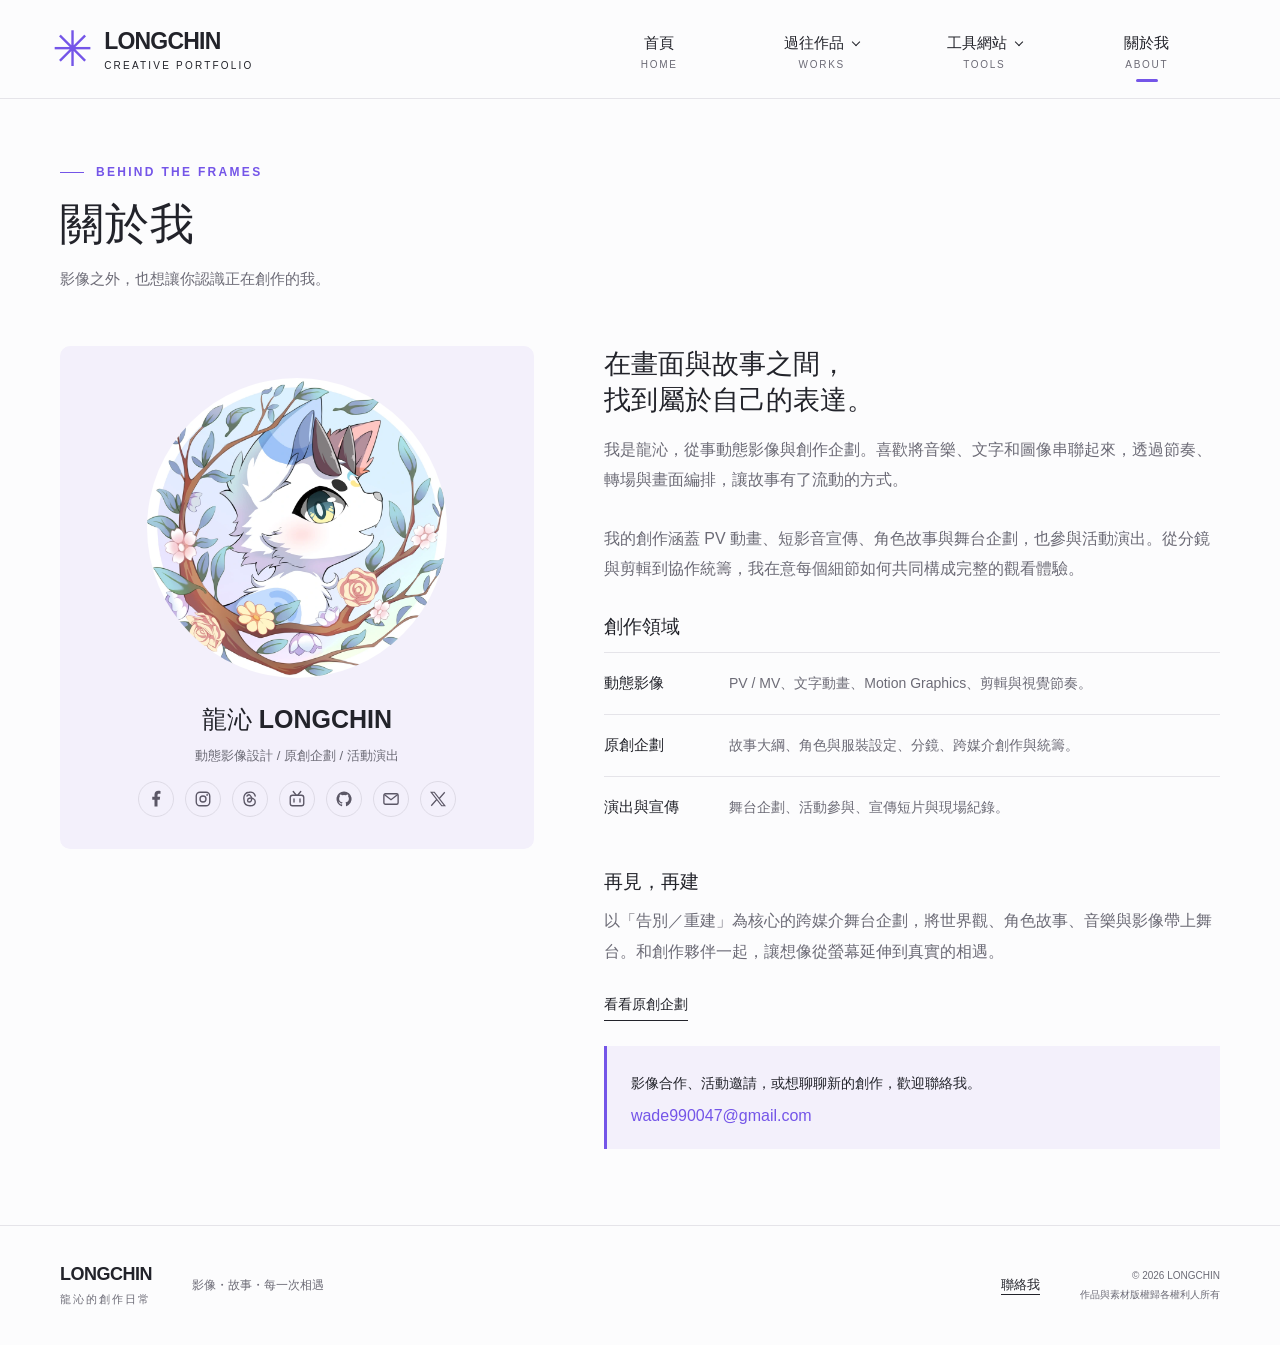
==== about.html @ 321f84d2 "Publish portfolio website and referenced media" ====
<!doctype html>
<html lang="zh-Hant"><head><meta charset="utf-8"><meta name="viewport" content="width=device-width, initial-scale=1"><meta name="theme-color" content="#7455e8"><meta name="description" content="龍沁 LONGCHIN 的創作作品集。探索 PV 動畫、原創企劃、短影音宣傳與活動紀錄。"><title>龍沁 LONGCHIN｜影像與創作作品集</title><link rel="icon" href="assets/favicon.svg" type="image/svg+xml"><link rel="stylesheet" href="style.css"><script src="content.js" defer></script><script src="app.js" defer></script></head>
<body><a class="skip" href="#main">跳至主要內容</a><header class="header"><div class="header-inner"><a class="brand" href="index.html" aria-label="龍沁 LONGCHIN 首頁"><span class="brand-mark" aria-hidden="true">✳</span><span>LONGCHIN<span class="brand-sub">CREATIVE PORTFOLIO</span></span></a><nav class="main-nav" aria-label="主要選單"><div class="nav-item"><a class="nav-link" data-nav="home" href="index.html">首頁<span>HOME</span></a></div><div class="nav-item dropdown"><button class="nav-link" data-nav="works" aria-expanded="false" aria-controls="works-menu">過往作品<i class="chevron"></i><span>WORKS</span></button><div class="dropdown-menu" id="works-menu"><a href="works.html">所有作品</a><a href="works.html?category=events">活動邀請</a><a href="works.html?category=pv">PV 動畫</a><a href="works.html?category=original">原創</a><a href="works.html?category=short">短影音宣傳</a><a href="works.html?category=other">其他</a><a href="works.html?category=tools">工具網站</a></div></div><div class="nav-item dropdown"><button class="nav-link" aria-expanded="false" aria-controls="tools-menu">工具網站<i class="chevron"></i><span>TOOLS</span></button><div class="dropdown-menu" id="tools-menu"><a href="https://wade990047.github.io/booth_checkout/" target="_blank" rel="noopener noreferrer">小攤日常 <small>攤位結帳工具</small></a></div></div><div class="nav-item"><a class="nav-link" data-nav="about" href="about.html">關於我<span>ABOUT</span></a></div></nav></div></header><main id="main" tabindex="-1"></main><footer><div class="footer-inner"><a class="footer-brand" href="index.html">LONGCHIN<span>龍沁的創作日常</span></a><p>影像・故事・每一次相遇</p><a href="mailto:wade990047@gmail.com">聯絡我</a><span class="copyright">© 2026 LONGCHIN<br>作品與素材版權歸各權利人所有</span></div></footer><noscript><p>請啟用 JavaScript 以瀏覽作品集與影片。</p></noscript></body></html>
---- style.css ----
@charset "UTF-8";
:root{--ink:#22232a;--muted:#6c6b76;--purple:#7455e8;--light:#f3f0fb;--line:#e5e4e9;--paper:#fcfcfd;font-family:Arial,"Noto Sans TC","Microsoft JhengHei",sans-serif;color:var(--ink);background:var(--paper);font-synthesis:none}*{box-sizing:border-box}body{margin:0}a{color:inherit;text-decoration:none}button,input{font:inherit}button,a{-webkit-tap-highlight-color:transparent}button{cursor:pointer}button:disabled{cursor:default}img{display:block;max-width:100%}button:focus-visible,a:focus-visible,input:focus-visible{outline:3px solid var(--purple);outline-offset:5px}p{line-height:1.9}h1,h2,h3,p{margin-top:0}h1,h2,h3{line-height:1.35}::selection{background:#dcd1ff}.skip{position:fixed;top:-100px;left:12px;background:white;padding:12px;z-index:100}.skip:focus{top:12px}.header{position:sticky;top:0;background:rgba(252,252,253,.97);border-bottom:1px solid var(--line);z-index:50}.header-inner{max-width:1360px;margin:auto;display:flex;align-items:center;justify-content:space-between;padding:0 52px;min-height:98px;gap:60px}.brand{display:flex;align-items:center;gap:12px;font-size:23px;letter-spacing:-.8px;font-weight:800;flex-shrink:0}.brand-mark{font-size:49px;color:var(--purple);line-height:1}.brand-sub{display:block;letter-spacing:2.2px;font-size:10px;margin-top:5px;font-weight:500}.main-nav{display:grid;grid-template-columns:repeat(4,minmax(0,1fr));width:650px;max-width:100%}.nav-item{position:relative}.nav-link{position:relative;display:block;text-align:center;padding:24px 10px 19px;border:0;background:none;width:100%;font-weight:600;font-size:15px;white-space:nowrap;line-height:1.6;color:var(--ink)}.nav-link span{display:block;font-size:10px;letter-spacing:1.7px;color:var(--muted);margin-top:2px;font-weight:400}.nav-link.active:after{content:"";position:absolute;bottom:10px;width:22px;height:3px;background:var(--purple);left:calc(50% - 11px);border-radius:9px}.nav-link:hover{color:var(--purple)}.chevron{display:inline-block;border-right:1.5px solid currentColor;border-bottom:1.5px solid currentColor;width:6px;height:6px;transform:rotate(45deg);vertical-align:3px;margin-left:9px}.dropdown-menu{display:none;position:absolute;top:100%;left:0;min-width:100%;width:190px;padding:8px;background:#fff;border:1px solid var(--line);box-shadow:0 12px 35px #25203710;border-radius:0 0 12px 12px}.dropdown.open .dropdown-menu{display:block}.dropdown-menu a{display:block;padding:13px 15px;font-size:15px;border-radius:6px;white-space:nowrap}.dropdown-menu a:hover,.dropdown-menu a:focus-visible{background:var(--light);color:var(--purple)}.dropdown-menu small{display:block;margin-top:5px;font-size:12px;color:var(--muted)}.wrap{max-width:1256px;margin:auto;padding:0 48px}.hero{position:relative;display:grid;grid-template-columns:1.16fr 1fr;gap:50px;align-items:center;padding-top:74px;padding-bottom:64px;min-height:660px}.eyebrow{font-size:12px;letter-spacing:2.3px;font-weight:600;color:var(--purple);margin-bottom:27px;display:flex;gap:12px;align-items:center}.eyebrow:before{content:"";width:24px;height:1px;background:currentColor}.hero h1{font-size:clamp(42px,4.8vw,67px);letter-spacing:-2px;line-height:1.35;margin-bottom:26px;font-weight:750}.hero h1 em{font-style:normal;color:var(--purple);position:relative}.hero h1 em:after{content:"";position:absolute;bottom:-8px;left:0;width:100%;height:5px;border-top:2px solid var(--purple);border-radius:50%;transform:rotate(-2deg)}.hero-description{color:var(--muted);font-size:16px;line-height:2;max-width:450px;margin:0 0 25px}.hero-description strong{font-weight:600;color:var(--ink)}.tags{display:flex;gap:8px;flex-wrap:wrap}.tag{font-size:12px;border:1px solid #dcd9e5;border-radius:30px;padding:7px 12px;color:#62606b}.hero-actions{display:flex;align-items:center;gap:26px;margin-top:32px}.button{display:inline-flex;align-items:center;justify-content:center;padding:14px 28px;border-radius:6px;background:var(--ink);color:white;border:1px solid var(--ink);font-size:14px;font-weight:600;transition:background .2s,transform .2s}.button:hover{background:var(--purple);border-color:var(--purple);transform:translateY(-2px)}.text-link{font-size:14px;border-bottom:1px solid var(--ink);padding:8px 0}.text-link:hover{color:var(--purple);border-color:var(--purple)}.profile{text-align:center;position:relative;padding-top:10px}.portrait-frame{width:min(100%,350px);aspect-ratio:1;margin:0 auto 24px;position:relative;isolation:isolate}.portrait-frame:before{content:"";position:absolute;inset:0;border:1px solid #d8cfef;border-radius:50%;transform:scale(1.13);z-index:-1}.portrait-frame:after{content:"✳";position:absolute;right:-30px;top:5px;color:var(--purple);font-size:50px;transform:rotate(12deg)}.portrait-frame img{width:100%;height:100%;object-fit:cover;border-radius:50%;background:#ece6fa}.portrait-label{position:absolute;left:-45px;bottom:35px;background:white;border:1px solid var(--line);padding:9px 15px;border-radius:30px;font-size:11px;letter-spacing:1.2px;transform:rotate(-7deg)}.profile h2{font-size:29px;letter-spacing:3px;margin:16px 0 7px}.profile h2 span{font-size:14px;letter-spacing:2px;margin-left:10px;font-weight:400}.profile-sub{font-size:12px;color:var(--muted);letter-spacing:1px;margin-bottom:17px}.socials{display:flex;justify-content:center;gap:11px;flex-wrap:wrap}.social-link{display:flex;align-items:center;justify-content:center;width:36px;height:36px;border-radius:50%;border:1px solid #dedbe6;color:#5b5766;transition:.2s}.social-link svg{width:18px;height:18px;fill:currentColor}.social-link:hover{color:white;background:var(--purple);border-color:var(--purple);transform:translateY(-3px)}.hero-bottom{display:flex;justify-content:space-between;border-top:1px solid var(--line);padding:18px 0;font-size:11px;letter-spacing:1.5px;color:#777481}.hero-bottom span:last-child{color:var(--purple)}.recent-section{background:#f2f0f7;padding:64px 0 76px}.section-head{display:flex;justify-content:space-between;align-items:end;margin-bottom:30px;gap:20px}.section-head .eyebrow{margin:0 0 8px;font-size:11px}.section-head h2{font-size:32px;margin:0;letter-spacing:1px}.section-head h2 small{font-weight:400;font-size:14px;letter-spacing:1px;color:var(--muted);margin-left:20px}.update-row{display:grid;grid-template-columns:300px 1fr auto;align-items:center;gap:38px;padding:25px 0;border-top:1px solid #dbd7e5}.update-row:last-child{border-bottom:1px solid #dbd7e5}.update-thumb{aspect-ratio:16/9;overflow:hidden;border-radius:7px;background:#e6e3ed}.update-thumb img{height:100%;width:100%;object-fit:cover;transition:transform .4s}.update-row:hover img{transform:scale(1.035)}.update-meta{font-size:12px;color:var(--muted);margin-bottom:13px;letter-spacing:.8px}.update-meta b{font-weight:400;color:var(--purple);margin-left:16px}.update-copy h3{font-size:24px;letter-spacing:.5px;margin-bottom:13px}.update-copy p{margin-bottom:0;font-size:14px;color:var(--muted)}.update-read{font-size:13px;white-space:nowrap;border:1px solid #cfcbdb;border-radius:40px;padding:10px 16px;transition:.2s}.update-row:hover .update-read{background:var(--ink);color:white;border-color:var(--ink)}footer{background:var(--paper);border-top:1px solid var(--line)}.footer-inner{max-width:1256px;margin:auto;padding:38px 48px;display:flex;align-items:center;gap:40px;font-size:13px}.footer-brand{font-weight:800;font-size:18px;letter-spacing:-.5px}.footer-brand span{display:block;font-weight:400;font-size:11px;letter-spacing:2px;margin-top:7px;color:var(--muted)}.footer-inner p{color:var(--muted);margin:0;flex:1;font-size:12px}.footer-inner>a:not(.footer-brand){text-decoration:underline;text-underline-offset:5px}.copyright{text-align:right;font-size:10px;line-height:1.9;color:var(--muted)}.page-header{padding:66px 0 32px}.page-header .eyebrow{margin-bottom:15px}.page-header h1{font-size:44px;letter-spacing:1px;margin-bottom:12px}.page-header p{font-size:15px;color:var(--muted);margin:0}.filters{display:grid;grid-template-columns:repeat(7,minmax(0,1fr));border-bottom:1px solid var(--line);border-top:1px solid var(--line);margin:18px 0 28px}.filter{text-align:center;padding:18px 6px;font-size:14px;position:relative;white-space:nowrap}.filter.active{color:var(--purple);font-weight:700}.filter.active:after{content:"";position:absolute;height:3px;bottom:-1px;left:14%;right:14%;background:var(--purple)}.filter:hover{background:var(--light)}.collection-tools{display:flex;align-items:center;justify-content:space-between;margin-bottom:26px;gap:16px}.result-count{font-size:13px;color:var(--muted);flex-shrink:0}.search-box{display:flex;align-items:center;gap:10px;border:1px solid var(--line);border-radius:6px;padding:10px 14px;max-width:300px;color:var(--muted)}.search-box svg{width:17px;height:17px;flex-shrink:0}.search-box input{border:0;background:none;outline:none;width:100%;min-width:0;font-size:14px;color:var(--ink)}.work-grid{display:grid;grid-template-columns:repeat(3,minmax(0,1fr));gap:37px 24px;padding-bottom:76px}.work-card{display:block;min-width:0}.work-image{position:relative;aspect-ratio:16/10;background:#eeedf2;overflow:hidden;border-radius:7px}.work-image img{width:100%;height:100%;object-fit:cover;transition:transform .4s}.work-card:hover .work-image img{transform:scale(1.045)}.work-card.portrait .work-image img{object-fit:contain}.work-image .play{position:absolute;bottom:13px;right:13px;color:white;background:#22232ad9;border:1px solid #ffffff55;border-radius:50%;width:34px;height:34px;display:grid;place-items:center;font-size:12px}.card-category{display:block;font-size:11px;letter-spacing:1px;color:var(--purple);margin:15px 0 7px}.work-card h2{font-size:17px;margin:0 0 6px;overflow-wrap:anywhere}.work-card p{font-size:12px;color:var(--muted);margin:0}.empty{grid-column:1/-1;text-align:center;padding:70px 16px;color:var(--muted)}.breadcrumb{font-size:13px;color:var(--muted);display:flex;flex-wrap:wrap;gap:10px;padding-top:35px}.breadcrumb a:hover{color:var(--purple)}.detail-title{padding-top:35px}.detail-title h1{font-size:40px;line-height:1.4;overflow-wrap:anywhere;margin-bottom:17px}.detail-title .eyebrow{margin-bottom:15px}.detail-intro{display:grid;grid-template-columns:1.4fr 1fr;gap:50px;padding-bottom:32px;border-bottom:1px solid var(--line);margin-bottom:36px}.detail-intro p{color:var(--muted);font-size:15px;margin:0}.detail-facts{display:grid;grid-template-columns:80px 1fr;font-size:13px;gap:10px;margin:0;align-content:start}.detail-facts dt{color:var(--muted)}.detail-facts dd{margin:0}.media-stack{display:grid;gap:35px}.media-stack figure{margin:0}.media-stack video{display:block;width:100%;max-height:75vh;background:#121217;border-radius:8px}.media-stack figcaption{font-size:12px;color:var(--muted);margin-top:10px;line-height:1.6}.gallery{display:grid;grid-template-columns:repeat(2,minmax(0,1fr));gap:25px}.gallery img{width:100%;max-height:680px;object-fit:contain;background:#f1f0f5;border-radius:6px}.credits{margin-top:45px;padding:32px;background:var(--light);border-radius:8px}.credits h2{font-size:19px;margin-bottom:16px}.credit-lines{white-space:pre-wrap;line-height:1.9;font-size:14px;color:#5f5a6c;overflow-wrap:anywhere}.credit-lines a{color:var(--purple);text-decoration:underline;text-underline-offset:3px}.back-works{margin:32px 0 64px}.about-grid{display:grid;grid-template-columns:1fr 1.3fr;gap:70px;padding:20px 0 76px;align-items:start}.about-photo{padding:32px;background:var(--light);border-radius:10px}.about-photo img{border-radius:50%;max-width:300px;margin:auto}.about-photo h2{text-align:center;font-size:25px;margin:25px 0 7px}.about-photo p{text-align:center;color:var(--muted);font-size:13px}.about-copy h2{font-size:27px;margin:0 0 16px}.about-copy>p{font-size:16px;color:var(--muted);margin-bottom:28px}.about-copy h3{font-size:19px;margin:30px 0 12px}.about-services{list-style:none;padding:0;margin:0}.about-services li{border-top:1px solid var(--line);padding:18px 0;font-size:15px;display:flex;gap:15px;align-items:baseline}.about-services b{width:110px;flex-shrink:0}.about-services span{font-size:14px;color:var(--muted);line-height:1.8}.contact-box{margin-top:32px;padding:24px;background:var(--light);border-left:3px solid var(--purple)}.contact-box p{font-size:14px;margin-bottom:10px}.contact-box a{font-size:16px;overflow-wrap:anywhere;color:var(--purple)}
@media(min-width:1600px){.hero{min-height:720px;padding-top:90px;padding-bottom:90px}}
@media(max-width:1050px){.header-inner{padding:0 30px;gap:20px}.main-nav{width:560px}.hero{gap:30px}.portrait-frame{width:280px}.portrait-label{left:-20px}.hero h1{font-size:48px}.update-row{grid-template-columns:250px 1fr;gap:28px}.update-read{display:none}.footer-inner{gap:22px}.work-grid{grid-template-columns:repeat(2,minmax(0,1fr))}}
@media(max-width:720px){.header-inner{padding:16px 20px 0;flex-wrap:wrap;gap:10px}.brand{font-size:20px;margin:auto}.brand-mark{font-size:37px}.brand-sub{font-size:8px}.main-nav{width:100%}.nav-link{padding:13px 4px 19px;font-size:13px}.nav-link span{font-size:9px}.dropdown-menu{width:174px;left:50%;transform:translateX(-50%)}.wrap{padding:0 24px}.hero{padding-top:45px;padding-bottom:40px;gap:52px;grid-template-columns:1fr;min-height:0}.hero h1{font-size:46px;letter-spacing:-1.3px}.eyebrow{font-size:10px;margin-bottom:21px}.hero-description{font-size:15px;max-width:100%}.hero-actions{margin-top:24px}.profile{padding:8px 0 10px}.portrait-frame{width:270px;margin-bottom:26px}.profile h2{font-size:25px}.hero-bottom{font-size:9px;letter-spacing:1px;gap:12px}.recent-section{padding:38px 0 46px}.section-head{margin-bottom:20px}.section-head h2{font-size:26px}.section-head h2 small{display:block;font-size:11px;margin:6px 0 0}.section-head .text-link{font-size:12px}.update-row{grid-template-columns:125px 1fr;gap:18px;padding:21px 0;align-items:start}.update-thumb{aspect-ratio:1.2}.update-meta{font-size:10px;letter-spacing:0;margin-bottom:7px}.update-meta b{margin-left:6px}.update-copy h3{font-size:16px;line-height:1.6;margin-bottom:7px}.update-copy p{font-size:11px;line-height:1.7}.footer-inner{padding:30px 24px;gap:24px;flex-wrap:wrap}.footer-inner p{display:none}.footer-inner>a:not(.footer-brand){margin-left:auto}.copyright{width:100%;text-align:left;font-size:10px}.page-header{padding-top:38px;padding-bottom:20px}.page-header h1{font-size:32px}.page-header p{font-size:14px}.filters{grid-template-columns:repeat(3,minmax(0,1fr));margin:12px 0 22px}.filter{font-size:13px;padding:15px 3px}.work-grid{gap:28px 14px;padding-bottom:45px}.work-card h2{font-size:14px}.work-card p{font-size:11px}.card-category{font-size:10px;margin-top:12px}.work-image{aspect-ratio:1.3}.work-image .play{width:27px;height:27px;right:8px;bottom:8px;font-size:10px}.collection-tools{gap:12px}.search-box{max-width:210px;padding:9px 10px}.search-box input{font-size:13px}.result-count{font-size:12px}.detail-title{padding-top:25px}.detail-title h1{font-size:29px}.detail-intro{grid-template-columns:1fr;gap:22px}.gallery{grid-template-columns:1fr}.credits{padding:22px}.about-grid{grid-template-columns:1fr;gap:35px;padding-bottom:48px}.about-photo{padding:25px}.about-photo img{max-width:230px}.about-copy h2{font-size:25px}.about-services li{display:block}.about-services span{display:block;margin-top:8px}}
@media(prefers-reduced-motion:reduce){*{scroll-behavior:auto!important;transition:none!important;animation:none!important}}

.gallery-section h2{font-size:21px;margin:0 0 22px}.event-posters{display:grid;grid-template-columns:repeat(auto-fit,minmax(240px,1fr));gap:24px}.event-posters img{max-height:680px;max-width:100%;width:auto;object-fit:contain;border-radius:6px}.tool-visit{display:flex;align-items:center;gap:18px;margin-top:28px;flex-wrap:wrap}.tool-visit span{font-size:13px;color:var(--muted)}
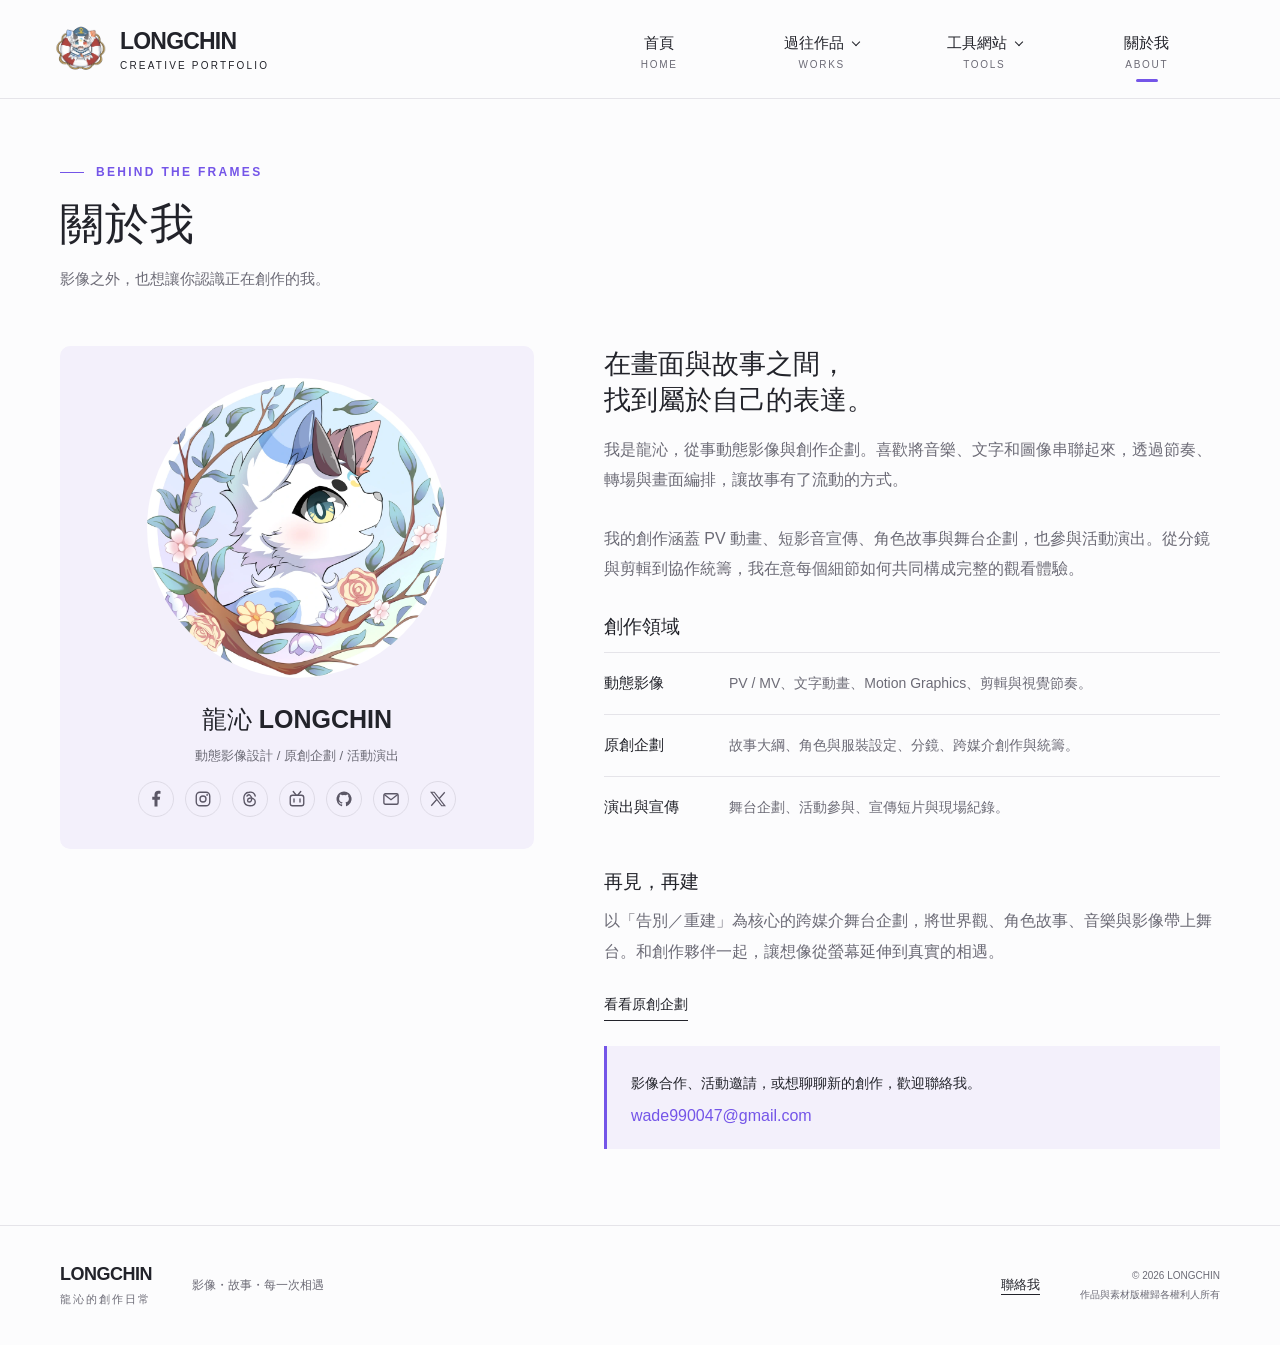
==== commit 098a7ea1: "Update brand image and category order" ====
--- a/about.html
+++ b/about.html
@@ -1,3 +1,3 @@
 <!doctype html>
 <html lang="zh-Hant"><head><meta charset="utf-8"><meta name="viewport" content="width=device-width, initial-scale=1"><meta name="theme-color" content="#7455e8"><meta name="description" content="龍沁 LONGCHIN 的創作作品集。探索 PV 動畫、原創企劃、短影音宣傳與活動紀錄。"><title>龍沁 LONGCHIN｜影像與創作作品集</title><link rel="icon" href="assets/favicon.svg" type="image/svg+xml"><link rel="stylesheet" href="style.css"><script src="content.js" defer></script><script src="app.js" defer></script></head>
-<body><a class="skip" href="#main">跳至主要內容</a><header class="header"><div class="header-inner"><a class="brand" href="index.html" aria-label="龍沁 LONGCHIN 首頁"><span class="brand-mark" aria-hidden="true">✳</span><span>LONGCHIN<span class="brand-sub">CREATIVE PORTFOLIO</span></span></a><nav class="main-nav" aria-label="主要選單"><div class="nav-item"><a class="nav-link" data-nav="home" href="index.html">首頁<span>HOME</span></a></div><div class="nav-item dropdown"><button class="nav-link" data-nav="works" aria-expanded="false" aria-controls="works-menu">過往作品<i class="chevron"></i><span>WORKS</span></button><div class="dropdown-menu" id="works-menu"><a href="works.html">所有作品</a><a href="works.html?category=events">活動邀請</a><a href="works.html?category=pv">PV 動畫</a><a href="works.html?category=original">原創</a><a href="works.html?category=short">短影音宣傳</a><a href="works.html?category=other">其他</a><a href="works.html?category=tools">工具網站</a></div></div><div class="nav-item dropdown"><button class="nav-link" aria-expanded="false" aria-controls="tools-menu">工具網站<i class="chevron"></i><span>TOOLS</span></button><div class="dropdown-menu" id="tools-menu"><a href="https://wade990047.github.io/booth_checkout/" target="_blank" rel="noopener noreferrer">小攤日常 <small>攤位結帳工具</small></a></div></div><div class="nav-item"><a class="nav-link" data-nav="about" href="about.html">關於我<span>ABOUT</span></a></div></nav></div></header><main id="main" tabindex="-1"></main><footer><div class="footer-inner"><a class="footer-brand" href="index.html">LONGCHIN<span>龍沁的創作日常</span></a><p>影像・故事・每一次相遇</p><a href="mailto:wade990047@gmail.com">聯絡我</a><span class="copyright">© 2026 LONGCHIN<br>作品與素材版權歸各權利人所有</span></div></footer><noscript><p>請啟用 JavaScript 以瀏覽作品集與影片。</p></noscript></body></html>
+<body><a class="skip" href="#main">跳至主要內容</a><header class="header"><div class="header-inner"><a class="brand" href="index.html" aria-label="龍沁 LONGCHIN 首頁"><img class="brand-mark" src="assets/brand-lifebuoy.png" alt="" width="56" height="56"><span>LONGCHIN<span class="brand-sub">CREATIVE PORTFOLIO</span></span></a><nav class="main-nav" aria-label="主要選單"><div class="nav-item"><a class="nav-link" data-nav="home" href="index.html">首頁<span>HOME</span></a></div><div class="nav-item dropdown"><button class="nav-link" data-nav="works" aria-expanded="false" aria-controls="works-menu">過往作品<i class="chevron"></i><span>WORKS</span></button><div class="dropdown-menu" id="works-menu"><a href="works.html">所有作品</a><a href="works.html?category=events">活動邀請</a><a href="works.html?category=pv">PV 動畫</a><a href="works.html?category=original">原創</a><a href="works.html?category=short">短影音宣傳</a><a href="works.html?category=tools">工具網站</a><a href="works.html?category=other">其他</a></div></div><div class="nav-item dropdown"><button class="nav-link" aria-expanded="false" aria-controls="tools-menu">工具網站<i class="chevron"></i><span>TOOLS</span></button><div class="dropdown-menu" id="tools-menu"><a href="https://wade990047.github.io/booth_checkout/" target="_blank" rel="noopener noreferrer">小攤日常 <small>攤位結帳工具</small></a></div></div><div class="nav-item"><a class="nav-link" data-nav="about" href="about.html">關於我<span>ABOUT</span></a></div></nav></div></header><main id="main" tabindex="-1"></main><footer><div class="footer-inner"><a class="footer-brand" href="index.html">LONGCHIN<span>龍沁的創作日常</span></a><p>影像・故事・每一次相遇</p><a href="mailto:wade990047@gmail.com">聯絡我</a><span class="copyright">© 2026 LONGCHIN<br>作品與素材版權歸各權利人所有</span></div></footer><noscript><p>請啟用 JavaScript 以瀏覽作品集與影片。</p></noscript></body></html>
--- a/style.css
+++ b/style.css
@@ -1,8 +1,8 @@
 @charset "UTF-8";
-:root{--ink:#22232a;--muted:#6c6b76;--purple:#7455e8;--light:#f3f0fb;--line:#e5e4e9;--paper:#fcfcfd;font-family:Arial,"Noto Sans TC","Microsoft JhengHei",sans-serif;color:var(--ink);background:var(--paper);font-synthesis:none}*{box-sizing:border-box}body{margin:0}a{color:inherit;text-decoration:none}button,input{font:inherit}button,a{-webkit-tap-highlight-color:transparent}button{cursor:pointer}button:disabled{cursor:default}img{display:block;max-width:100%}button:focus-visible,a:focus-visible,input:focus-visible{outline:3px solid var(--purple);outline-offset:5px}p{line-height:1.9}h1,h2,h3,p{margin-top:0}h1,h2,h3{line-height:1.35}::selection{background:#dcd1ff}.skip{position:fixed;top:-100px;left:12px;background:white;padding:12px;z-index:100}.skip:focus{top:12px}.header{position:sticky;top:0;background:rgba(252,252,253,.97);border-bottom:1px solid var(--line);z-index:50}.header-inner{max-width:1360px;margin:auto;display:flex;align-items:center;justify-content:space-between;padding:0 52px;min-height:98px;gap:60px}.brand{display:flex;align-items:center;gap:12px;font-size:23px;letter-spacing:-.8px;font-weight:800;flex-shrink:0}.brand-mark{font-size:49px;color:var(--purple);line-height:1}.brand-sub{display:block;letter-spacing:2.2px;font-size:10px;margin-top:5px;font-weight:500}.main-nav{display:grid;grid-template-columns:repeat(4,minmax(0,1fr));width:650px;max-width:100%}.nav-item{position:relative}.nav-link{position:relative;display:block;text-align:center;padding:24px 10px 19px;border:0;background:none;width:100%;font-weight:600;font-size:15px;white-space:nowrap;line-height:1.6;color:var(--ink)}.nav-link span{display:block;font-size:10px;letter-spacing:1.7px;color:var(--muted);margin-top:2px;font-weight:400}.nav-link.active:after{content:"";position:absolute;bottom:10px;width:22px;height:3px;background:var(--purple);left:calc(50% - 11px);border-radius:9px}.nav-link:hover{color:var(--purple)}.chevron{display:inline-block;border-right:1.5px solid currentColor;border-bottom:1.5px solid currentColor;width:6px;height:6px;transform:rotate(45deg);vertical-align:3px;margin-left:9px}.dropdown-menu{display:none;position:absolute;top:100%;left:0;min-width:100%;width:190px;padding:8px;background:#fff;border:1px solid var(--line);box-shadow:0 12px 35px #25203710;border-radius:0 0 12px 12px}.dropdown.open .dropdown-menu{display:block}.dropdown-menu a{display:block;padding:13px 15px;font-size:15px;border-radius:6px;white-space:nowrap}.dropdown-menu a:hover,.dropdown-menu a:focus-visible{background:var(--light);color:var(--purple)}.dropdown-menu small{display:block;margin-top:5px;font-size:12px;color:var(--muted)}.wrap{max-width:1256px;margin:auto;padding:0 48px}.hero{position:relative;display:grid;grid-template-columns:1.16fr 1fr;gap:50px;align-items:center;padding-top:74px;padding-bottom:64px;min-height:660px}.eyebrow{font-size:12px;letter-spacing:2.3px;font-weight:600;color:var(--purple);margin-bottom:27px;display:flex;gap:12px;align-items:center}.eyebrow:before{content:"";width:24px;height:1px;background:currentColor}.hero h1{font-size:clamp(42px,4.8vw,67px);letter-spacing:-2px;line-height:1.35;margin-bottom:26px;font-weight:750}.hero h1 em{font-style:normal;color:var(--purple);position:relative}.hero h1 em:after{content:"";position:absolute;bottom:-8px;left:0;width:100%;height:5px;border-top:2px solid var(--purple);border-radius:50%;transform:rotate(-2deg)}.hero-description{color:var(--muted);font-size:16px;line-height:2;max-width:450px;margin:0 0 25px}.hero-description strong{font-weight:600;color:var(--ink)}.tags{display:flex;gap:8px;flex-wrap:wrap}.tag{font-size:12px;border:1px solid #dcd9e5;border-radius:30px;padding:7px 12px;color:#62606b}.hero-actions{display:flex;align-items:center;gap:26px;margin-top:32px}.button{display:inline-flex;align-items:center;justify-content:center;padding:14px 28px;border-radius:6px;background:var(--ink);color:white;border:1px solid var(--ink);font-size:14px;font-weight:600;transition:background .2s,transform .2s}.button:hover{background:var(--purple);border-color:var(--purple);transform:translateY(-2px)}.text-link{font-size:14px;border-bottom:1px solid var(--ink);padding:8px 0}.text-link:hover{color:var(--purple);border-color:var(--purple)}.profile{text-align:center;position:relative;padding-top:10px}.portrait-frame{width:min(100%,350px);aspect-ratio:1;margin:0 auto 24px;position:relative;isolation:isolate}.portrait-frame:before{content:"";position:absolute;inset:0;border:1px solid #d8cfef;border-radius:50%;transform:scale(1.13);z-index:-1}.portrait-frame:after{content:"✳";position:absolute;right:-30px;top:5px;color:var(--purple);font-size:50px;transform:rotate(12deg)}.portrait-frame img{width:100%;height:100%;object-fit:cover;border-radius:50%;background:#ece6fa}.portrait-label{position:absolute;left:-45px;bottom:35px;background:white;border:1px solid var(--line);padding:9px 15px;border-radius:30px;font-size:11px;letter-spacing:1.2px;transform:rotate(-7deg)}.profile h2{font-size:29px;letter-spacing:3px;margin:16px 0 7px}.profile h2 span{font-size:14px;letter-spacing:2px;margin-left:10px;font-weight:400}.profile-sub{font-size:12px;color:var(--muted);letter-spacing:1px;margin-bottom:17px}.socials{display:flex;justify-content:center;gap:11px;flex-wrap:wrap}.social-link{display:flex;align-items:center;justify-content:center;width:36px;height:36px;border-radius:50%;border:1px solid #dedbe6;color:#5b5766;transition:.2s}.social-link svg{width:18px;height:18px;fill:currentColor}.social-link:hover{color:white;background:var(--purple);border-color:var(--purple);transform:translateY(-3px)}.hero-bottom{display:flex;justify-content:space-between;border-top:1px solid var(--line);padding:18px 0;font-size:11px;letter-spacing:1.5px;color:#777481}.hero-bottom span:last-child{color:var(--purple)}.recent-section{background:#f2f0f7;padding:64px 0 76px}.section-head{display:flex;justify-content:space-between;align-items:end;margin-bottom:30px;gap:20px}.section-head .eyebrow{margin:0 0 8px;font-size:11px}.section-head h2{font-size:32px;margin:0;letter-spacing:1px}.section-head h2 small{font-weight:400;font-size:14px;letter-spacing:1px;color:var(--muted);margin-left:20px}.update-row{display:grid;grid-template-columns:300px 1fr auto;align-items:center;gap:38px;padding:25px 0;border-top:1px solid #dbd7e5}.update-row:last-child{border-bottom:1px solid #dbd7e5}.update-thumb{aspect-ratio:16/9;overflow:hidden;border-radius:7px;background:#e6e3ed}.update-thumb img{height:100%;width:100%;object-fit:cover;transition:transform .4s}.update-row:hover img{transform:scale(1.035)}.update-meta{font-size:12px;color:var(--muted);margin-bottom:13px;letter-spacing:.8px}.update-meta b{font-weight:400;color:var(--purple);margin-left:16px}.update-copy h3{font-size:24px;letter-spacing:.5px;margin-bottom:13px}.update-copy p{margin-bottom:0;font-size:14px;color:var(--muted)}.update-read{font-size:13px;white-space:nowrap;border:1px solid #cfcbdb;border-radius:40px;padding:10px 16px;transition:.2s}.update-row:hover .update-read{background:var(--ink);color:white;border-color:var(--ink)}footer{background:var(--paper);border-top:1px solid var(--line)}.footer-inner{max-width:1256px;margin:auto;padding:38px 48px;display:flex;align-items:center;gap:40px;font-size:13px}.footer-brand{font-weight:800;font-size:18px;letter-spacing:-.5px}.footer-brand span{display:block;font-weight:400;font-size:11px;letter-spacing:2px;margin-top:7px;color:var(--muted)}.footer-inner p{color:var(--muted);margin:0;flex:1;font-size:12px}.footer-inner>a:not(.footer-brand){text-decoration:underline;text-underline-offset:5px}.copyright{text-align:right;font-size:10px;line-height:1.9;color:var(--muted)}.page-header{padding:66px 0 32px}.page-header .eyebrow{margin-bottom:15px}.page-header h1{font-size:44px;letter-spacing:1px;margin-bottom:12px}.page-header p{font-size:15px;color:var(--muted);margin:0}.filters{display:grid;grid-template-columns:repeat(7,minmax(0,1fr));border-bottom:1px solid var(--line);border-top:1px solid var(--line);margin:18px 0 28px}.filter{text-align:center;padding:18px 6px;font-size:14px;position:relative;white-space:nowrap}.filter.active{color:var(--purple);font-weight:700}.filter.active:after{content:"";position:absolute;height:3px;bottom:-1px;left:14%;right:14%;background:var(--purple)}.filter:hover{background:var(--light)}.collection-tools{display:flex;align-items:center;justify-content:space-between;margin-bottom:26px;gap:16px}.result-count{font-size:13px;color:var(--muted);flex-shrink:0}.search-box{display:flex;align-items:center;gap:10px;border:1px solid var(--line);border-radius:6px;padding:10px 14px;max-width:300px;color:var(--muted)}.search-box svg{width:17px;height:17px;flex-shrink:0}.search-box input{border:0;background:none;outline:none;width:100%;min-width:0;font-size:14px;color:var(--ink)}.work-grid{display:grid;grid-template-columns:repeat(3,minmax(0,1fr));gap:37px 24px;padding-bottom:76px}.work-card{display:block;min-width:0}.work-image{position:relative;aspect-ratio:16/10;background:#eeedf2;overflow:hidden;border-radius:7px}.work-image img{width:100%;height:100%;object-fit:cover;transition:transform .4s}.work-card:hover .work-image img{transform:scale(1.045)}.work-card.portrait .work-image img{object-fit:contain}.work-image .play{position:absolute;bottom:13px;right:13px;color:white;background:#22232ad9;border:1px solid #ffffff55;border-radius:50%;width:34px;height:34px;display:grid;place-items:center;font-size:12px}.card-category{display:block;font-size:11px;letter-spacing:1px;color:var(--purple);margin:15px 0 7px}.work-card h2{font-size:17px;margin:0 0 6px;overflow-wrap:anywhere}.work-card p{font-size:12px;color:var(--muted);margin:0}.empty{grid-column:1/-1;text-align:center;padding:70px 16px;color:var(--muted)}.breadcrumb{font-size:13px;color:var(--muted);display:flex;flex-wrap:wrap;gap:10px;padding-top:35px}.breadcrumb a:hover{color:var(--purple)}.detail-title{padding-top:35px}.detail-title h1{font-size:40px;line-height:1.4;overflow-wrap:anywhere;margin-bottom:17px}.detail-title .eyebrow{margin-bottom:15px}.detail-intro{display:grid;grid-template-columns:1.4fr 1fr;gap:50px;padding-bottom:32px;border-bottom:1px solid var(--line);margin-bottom:36px}.detail-intro p{color:var(--muted);font-size:15px;margin:0}.detail-facts{display:grid;grid-template-columns:80px 1fr;font-size:13px;gap:10px;margin:0;align-content:start}.detail-facts dt{color:var(--muted)}.detail-facts dd{margin:0}.media-stack{display:grid;gap:35px}.media-stack figure{margin:0}.media-stack video{display:block;width:100%;max-height:75vh;background:#121217;border-radius:8px}.media-stack figcaption{font-size:12px;color:var(--muted);margin-top:10px;line-height:1.6}.gallery{display:grid;grid-template-columns:repeat(2,minmax(0,1fr));gap:25px}.gallery img{width:100%;max-height:680px;object-fit:contain;background:#f1f0f5;border-radius:6px}.credits{margin-top:45px;padding:32px;background:var(--light);border-radius:8px}.credits h2{font-size:19px;margin-bottom:16px}.credit-lines{white-space:pre-wrap;line-height:1.9;font-size:14px;color:#5f5a6c;overflow-wrap:anywhere}.credit-lines a{color:var(--purple);text-decoration:underline;text-underline-offset:3px}.back-works{margin:32px 0 64px}.about-grid{display:grid;grid-template-columns:1fr 1.3fr;gap:70px;padding:20px 0 76px;align-items:start}.about-photo{padding:32px;background:var(--light);border-radius:10px}.about-photo img{border-radius:50%;max-width:300px;margin:auto}.about-photo h2{text-align:center;font-size:25px;margin:25px 0 7px}.about-photo p{text-align:center;color:var(--muted);font-size:13px}.about-copy h2{font-size:27px;margin:0 0 16px}.about-copy>p{font-size:16px;color:var(--muted);margin-bottom:28px}.about-copy h3{font-size:19px;margin:30px 0 12px}.about-services{list-style:none;padding:0;margin:0}.about-services li{border-top:1px solid var(--line);padding:18px 0;font-size:15px;display:flex;gap:15px;align-items:baseline}.about-services b{width:110px;flex-shrink:0}.about-services span{font-size:14px;color:var(--muted);line-height:1.8}.contact-box{margin-top:32px;padding:24px;background:var(--light);border-left:3px solid var(--purple)}.contact-box p{font-size:14px;margin-bottom:10px}.contact-box a{font-size:16px;overflow-wrap:anywhere;color:var(--purple)}
+:root{--ink:#22232a;--muted:#6c6b76;--purple:#7455e8;--light:#f3f0fb;--line:#e5e4e9;--paper:#fcfcfd;font-family:Arial,"Noto Sans TC","Microsoft JhengHei",sans-serif;color:var(--ink);background:var(--paper);font-synthesis:none}*{box-sizing:border-box}body{margin:0}a{color:inherit;text-decoration:none}button,input{font:inherit}button,a{-webkit-tap-highlight-color:transparent}button{cursor:pointer}button:disabled{cursor:default}img{display:block;max-width:100%}button:focus-visible,a:focus-visible,input:focus-visible{outline:3px solid var(--purple);outline-offset:5px}p{line-height:1.9}h1,h2,h3,p{margin-top:0}h1,h2,h3{line-height:1.35}::selection{background:#dcd1ff}.skip{position:fixed;top:-100px;left:12px;background:white;padding:12px;z-index:100}.skip:focus{top:12px}.header{position:sticky;top:0;background:rgba(252,252,253,.97);border-bottom:1px solid var(--line);z-index:50}.header-inner{max-width:1360px;margin:auto;display:flex;align-items:center;justify-content:space-between;padding:0 52px;min-height:98px;gap:60px}.brand{display:flex;align-items:center;gap:12px;font-size:23px;letter-spacing:-.8px;font-weight:800;flex-shrink:0}.brand-mark{display:block;width:56px;height:56px;object-fit:contain;flex-shrink:0}.brand-sub{display:block;letter-spacing:2.2px;font-size:10px;margin-top:5px;font-weight:500}.main-nav{display:grid;grid-template-columns:repeat(4,minmax(0,1fr));width:650px;max-width:100%}.nav-item{position:relative}.nav-link{position:relative;display:block;text-align:center;padding:24px 10px 19px;border:0;background:none;width:100%;font-weight:600;font-size:15px;white-space:nowrap;line-height:1.6;color:var(--ink)}.nav-link span{display:block;font-size:10px;letter-spacing:1.7px;color:var(--muted);margin-top:2px;font-weight:400}.nav-link.active:after{content:"";position:absolute;bottom:10px;width:22px;height:3px;background:var(--purple);left:calc(50% - 11px);border-radius:9px}.nav-link:hover{color:var(--purple)}.chevron{display:inline-block;border-right:1.5px solid currentColor;border-bottom:1.5px solid currentColor;width:6px;height:6px;transform:rotate(45deg);vertical-align:3px;margin-left:9px}.dropdown-menu{display:none;position:absolute;top:100%;left:0;min-width:100%;width:190px;padding:8px;background:#fff;border:1px solid var(--line);box-shadow:0 12px 35px #25203710;border-radius:0 0 12px 12px}.dropdown.open .dropdown-menu{display:block}.dropdown-menu a{display:block;padding:13px 15px;font-size:15px;border-radius:6px;white-space:nowrap}.dropdown-menu a:hover,.dropdown-menu a:focus-visible{background:var(--light);color:var(--purple)}.dropdown-menu small{display:block;margin-top:5px;font-size:12px;color:var(--muted)}.wrap{max-width:1256px;margin:auto;padding:0 48px}.hero{position:relative;display:grid;grid-template-columns:1.16fr 1fr;gap:50px;align-items:center;padding-top:74px;padding-bottom:64px;min-height:660px}.eyebrow{font-size:12px;letter-spacing:2.3px;font-weight:600;color:var(--purple);margin-bottom:27px;display:flex;gap:12px;align-items:center}.eyebrow:before{content:"";width:24px;height:1px;background:currentColor}.hero h1{font-size:clamp(42px,4.8vw,67px);letter-spacing:-2px;line-height:1.35;margin-bottom:26px;font-weight:750}.hero h1 em{font-style:normal;color:var(--purple);position:relative}.hero h1 em:after{content:"";position:absolute;bottom:-8px;left:0;width:100%;height:5px;border-top:2px solid var(--purple);border-radius:50%;transform:rotate(-2deg)}.hero-description{color:var(--muted);font-size:16px;line-height:2;max-width:450px;margin:0 0 25px}.hero-description strong{font-weight:600;color:var(--ink)}.tags{display:flex;gap:8px;flex-wrap:wrap}.tag{font-size:12px;border:1px solid #dcd9e5;border-radius:30px;padding:7px 12px;color:#62606b}.hero-actions{display:flex;align-items:center;gap:26px;margin-top:32px}.button{display:inline-flex;align-items:center;justify-content:center;padding:14px 28px;border-radius:6px;background:var(--ink);color:white;border:1px solid var(--ink);font-size:14px;font-weight:600;transition:background .2s,transform .2s}.button:hover{background:var(--purple);border-color:var(--purple);transform:translateY(-2px)}.text-link{font-size:14px;border-bottom:1px solid var(--ink);padding:8px 0}.text-link:hover{color:var(--purple);border-color:var(--purple)}.profile{text-align:center;position:relative;padding-top:10px}.portrait-frame{width:min(100%,350px);aspect-ratio:1;margin:0 auto 24px;position:relative;isolation:isolate}.portrait-frame:before{content:"";position:absolute;inset:0;border:1px solid #d8cfef;border-radius:50%;transform:scale(1.13);z-index:-1}.portrait-frame:after{content:"✳";position:absolute;right:-30px;top:5px;color:var(--purple);font-size:50px;transform:rotate(12deg)}.portrait-frame img{width:100%;height:100%;object-fit:cover;border-radius:50%;background:#ece6fa}.portrait-label{position:absolute;left:-45px;bottom:35px;background:white;border:1px solid var(--line);padding:9px 15px;border-radius:30px;font-size:11px;letter-spacing:1.2px;transform:rotate(-7deg)}.profile h2{font-size:29px;letter-spacing:3px;margin:16px 0 7px}.profile h2 span{font-size:14px;letter-spacing:2px;margin-left:10px;font-weight:400}.profile-sub{font-size:12px;color:var(--muted);letter-spacing:1px;margin-bottom:17px}.socials{display:flex;justify-content:center;gap:11px;flex-wrap:wrap}.social-link{display:flex;align-items:center;justify-content:center;width:36px;height:36px;border-radius:50%;border:1px solid #dedbe6;color:#5b5766;transition:.2s}.social-link svg{width:18px;height:18px;fill:currentColor}.social-link:hover{color:white;background:var(--purple);border-color:var(--purple);transform:translateY(-3px)}.hero-bottom{display:flex;justify-content:space-between;border-top:1px solid var(--line);padding:18px 0;font-size:11px;letter-spacing:1.5px;color:#777481}.hero-bottom span:last-child{color:var(--purple)}.recent-section{background:#f2f0f7;padding:64px 0 76px}.section-head{display:flex;justify-content:space-between;align-items:end;margin-bottom:30px;gap:20px}.section-head .eyebrow{margin:0 0 8px;font-size:11px}.section-head h2{font-size:32px;margin:0;letter-spacing:1px}.section-head h2 small{font-weight:400;font-size:14px;letter-spacing:1px;color:var(--muted);margin-left:20px}.update-row{display:grid;grid-template-columns:300px 1fr auto;align-items:center;gap:38px;padding:25px 0;border-top:1px solid #dbd7e5}.update-row:last-child{border-bottom:1px solid #dbd7e5}.update-thumb{aspect-ratio:16/9;overflow:hidden;border-radius:7px;background:#e6e3ed}.update-thumb img{height:100%;width:100%;object-fit:cover;transition:transform .4s}.update-row:hover img{transform:scale(1.035)}.update-meta{font-size:12px;color:var(--muted);margin-bottom:13px;letter-spacing:.8px}.update-meta b{font-weight:400;color:var(--purple);margin-left:16px}.update-copy h3{font-size:24px;letter-spacing:.5px;margin-bottom:13px}.update-copy p{margin-bottom:0;font-size:14px;color:var(--muted)}.update-read{font-size:13px;white-space:nowrap;border:1px solid #cfcbdb;border-radius:40px;padding:10px 16px;transition:.2s}.update-row:hover .update-read{background:var(--ink);color:white;border-color:var(--ink)}footer{background:var(--paper);border-top:1px solid var(--line)}.footer-inner{max-width:1256px;margin:auto;padding:38px 48px;display:flex;align-items:center;gap:40px;font-size:13px}.footer-brand{font-weight:800;font-size:18px;letter-spacing:-.5px}.footer-brand span{display:block;font-weight:400;font-size:11px;letter-spacing:2px;margin-top:7px;color:var(--muted)}.footer-inner p{color:var(--muted);margin:0;flex:1;font-size:12px}.footer-inner>a:not(.footer-brand){text-decoration:underline;text-underline-offset:5px}.copyright{text-align:right;font-size:10px;line-height:1.9;color:var(--muted)}.page-header{padding:66px 0 32px}.page-header .eyebrow{margin-bottom:15px}.page-header h1{font-size:44px;letter-spacing:1px;margin-bottom:12px}.page-header p{font-size:15px;color:var(--muted);margin:0}.filters{display:grid;grid-template-columns:repeat(7,minmax(0,1fr));border-bottom:1px solid var(--line);border-top:1px solid var(--line);margin:18px 0 28px}.filter{text-align:center;padding:18px 6px;font-size:14px;position:relative;white-space:nowrap}.filter.active{color:var(--purple);font-weight:700}.filter.active:after{content:"";position:absolute;height:3px;bottom:-1px;left:14%;right:14%;background:var(--purple)}.filter:hover{background:var(--light)}.collection-tools{display:flex;align-items:center;justify-content:space-between;margin-bottom:26px;gap:16px}.result-count{font-size:13px;color:var(--muted);flex-shrink:0}.search-box{display:flex;align-items:center;gap:10px;border:1px solid var(--line);border-radius:6px;padding:10px 14px;max-width:300px;color:var(--muted)}.search-box svg{width:17px;height:17px;flex-shrink:0}.search-box input{border:0;background:none;outline:none;width:100%;min-width:0;font-size:14px;color:var(--ink)}.work-grid{display:grid;grid-template-columns:repeat(3,minmax(0,1fr));gap:37px 24px;padding-bottom:76px}.work-card{display:block;min-width:0}.work-image{position:relative;aspect-ratio:16/10;background:#eeedf2;overflow:hidden;border-radius:7px}.work-image img{width:100%;height:100%;object-fit:cover;transition:transform .4s}.work-card:hover .work-image img{transform:scale(1.045)}.work-card.portrait .work-image img{object-fit:contain}.work-image .play{position:absolute;bottom:13px;right:13px;color:white;background:#22232ad9;border:1px solid #ffffff55;border-radius:50%;width:34px;height:34px;display:grid;place-items:center;font-size:12px}.card-category{display:block;font-size:11px;letter-spacing:1px;color:var(--purple);margin:15px 0 7px}.work-card h2{font-size:17px;margin:0 0 6px;overflow-wrap:anywhere}.work-card p{font-size:12px;color:var(--muted);margin:0}.empty{grid-column:1/-1;text-align:center;padding:70px 16px;color:var(--muted)}.breadcrumb{font-size:13px;color:var(--muted);display:flex;flex-wrap:wrap;gap:10px;padding-top:35px}.breadcrumb a:hover{color:var(--purple)}.detail-title{padding-top:35px}.detail-title h1{font-size:40px;line-height:1.4;overflow-wrap:anywhere;margin-bottom:17px}.detail-title .eyebrow{margin-bottom:15px}.detail-intro{display:grid;grid-template-columns:1.4fr 1fr;gap:50px;padding-bottom:32px;border-bottom:1px solid var(--line);margin-bottom:36px}.detail-intro p{color:var(--muted);font-size:15px;margin:0}.detail-facts{display:grid;grid-template-columns:80px 1fr;font-size:13px;gap:10px;margin:0;align-content:start}.detail-facts dt{color:var(--muted)}.detail-facts dd{margin:0}.media-stack{display:grid;gap:35px}.media-stack figure{margin:0}.media-stack video{display:block;width:100%;max-height:75vh;background:#121217;border-radius:8px}.media-stack figcaption{font-size:12px;color:var(--muted);margin-top:10px;line-height:1.6}.gallery{display:grid;grid-template-columns:repeat(2,minmax(0,1fr));gap:25px}.gallery img{width:100%;max-height:680px;object-fit:contain;background:#f1f0f5;border-radius:6px}.credits{margin-top:45px;padding:32px;background:var(--light);border-radius:8px}.credits h2{font-size:19px;margin-bottom:16px}.credit-lines{white-space:pre-wrap;line-height:1.9;font-size:14px;color:#5f5a6c;overflow-wrap:anywhere}.credit-lines a{color:var(--purple);text-decoration:underline;text-underline-offset:3px}.back-works{margin:32px 0 64px}.about-grid{display:grid;grid-template-columns:1fr 1.3fr;gap:70px;padding:20px 0 76px;align-items:start}.about-photo{padding:32px;background:var(--light);border-radius:10px}.about-photo img{border-radius:50%;max-width:300px;margin:auto}.about-photo h2{text-align:center;font-size:25px;margin:25px 0 7px}.about-photo p{text-align:center;color:var(--muted);font-size:13px}.about-copy h2{font-size:27px;margin:0 0 16px}.about-copy>p{font-size:16px;color:var(--muted);margin-bottom:28px}.about-copy h3{font-size:19px;margin:30px 0 12px}.about-services{list-style:none;padding:0;margin:0}.about-services li{border-top:1px solid var(--line);padding:18px 0;font-size:15px;display:flex;gap:15px;align-items:baseline}.about-services b{width:110px;flex-shrink:0}.about-services span{font-size:14px;color:var(--muted);line-height:1.8}.contact-box{margin-top:32px;padding:24px;background:var(--light);border-left:3px solid var(--purple)}.contact-box p{font-size:14px;margin-bottom:10px}.contact-box a{font-size:16px;overflow-wrap:anywhere;color:var(--purple)}
 @media(min-width:1600px){.hero{min-height:720px;padding-top:90px;padding-bottom:90px}}
 @media(max-width:1050px){.header-inner{padding:0 30px;gap:20px}.main-nav{width:560px}.hero{gap:30px}.portrait-frame{width:280px}.portrait-label{left:-20px}.hero h1{font-size:48px}.update-row{grid-template-columns:250px 1fr;gap:28px}.update-read{display:none}.footer-inner{gap:22px}.work-grid{grid-template-columns:repeat(2,minmax(0,1fr))}}
-@media(max-width:720px){.header-inner{padding:16px 20px 0;flex-wrap:wrap;gap:10px}.brand{font-size:20px;margin:auto}.brand-mark{font-size:37px}.brand-sub{font-size:8px}.main-nav{width:100%}.nav-link{padding:13px 4px 19px;font-size:13px}.nav-link span{font-size:9px}.dropdown-menu{width:174px;left:50%;transform:translateX(-50%)}.wrap{padding:0 24px}.hero{padding-top:45px;padding-bottom:40px;gap:52px;grid-template-columns:1fr;min-height:0}.hero h1{font-size:46px;letter-spacing:-1.3px}.eyebrow{font-size:10px;margin-bottom:21px}.hero-description{font-size:15px;max-width:100%}.hero-actions{margin-top:24px}.profile{padding:8px 0 10px}.portrait-frame{width:270px;margin-bottom:26px}.profile h2{font-size:25px}.hero-bottom{font-size:9px;letter-spacing:1px;gap:12px}.recent-section{padding:38px 0 46px}.section-head{margin-bottom:20px}.section-head h2{font-size:26px}.section-head h2 small{display:block;font-size:11px;margin:6px 0 0}.section-head .text-link{font-size:12px}.update-row{grid-template-columns:125px 1fr;gap:18px;padding:21px 0;align-items:start}.update-thumb{aspect-ratio:1.2}.update-meta{font-size:10px;letter-spacing:0;margin-bottom:7px}.update-meta b{margin-left:6px}.update-copy h3{font-size:16px;line-height:1.6;margin-bottom:7px}.update-copy p{font-size:11px;line-height:1.7}.footer-inner{padding:30px 24px;gap:24px;flex-wrap:wrap}.footer-inner p{display:none}.footer-inner>a:not(.footer-brand){margin-left:auto}.copyright{width:100%;text-align:left;font-size:10px}.page-header{padding-top:38px;padding-bottom:20px}.page-header h1{font-size:32px}.page-header p{font-size:14px}.filters{grid-template-columns:repeat(3,minmax(0,1fr));margin:12px 0 22px}.filter{font-size:13px;padding:15px 3px}.work-grid{gap:28px 14px;padding-bottom:45px}.work-card h2{font-size:14px}.work-card p{font-size:11px}.card-category{font-size:10px;margin-top:12px}.work-image{aspect-ratio:1.3}.work-image .play{width:27px;height:27px;right:8px;bottom:8px;font-size:10px}.collection-tools{gap:12px}.search-box{max-width:210px;padding:9px 10px}.search-box input{font-size:13px}.result-count{font-size:12px}.detail-title{padding-top:25px}.detail-title h1{font-size:29px}.detail-intro{grid-template-columns:1fr;gap:22px}.gallery{grid-template-columns:1fr}.credits{padding:22px}.about-grid{grid-template-columns:1fr;gap:35px;padding-bottom:48px}.about-photo{padding:25px}.about-photo img{max-width:230px}.about-copy h2{font-size:25px}.about-services li{display:block}.about-services span{display:block;margin-top:8px}}
+@media(max-width:720px){.header-inner{padding:16px 20px 0;flex-wrap:wrap;gap:10px}.brand{font-size:20px;margin:auto}.brand-mark{width:44px;height:44px}.brand-sub{font-size:8px}.main-nav{width:100%}.nav-link{padding:13px 4px 19px;font-size:13px}.nav-link span{font-size:9px}.dropdown-menu{width:174px;left:50%;transform:translateX(-50%)}.wrap{padding:0 24px}.hero{padding-top:45px;padding-bottom:40px;gap:52px;grid-template-columns:1fr;min-height:0}.hero h1{font-size:46px;letter-spacing:-1.3px}.eyebrow{font-size:10px;margin-bottom:21px}.hero-description{font-size:15px;max-width:100%}.hero-actions{margin-top:24px}.profile{padding:8px 0 10px}.portrait-frame{width:270px;margin-bottom:26px}.profile h2{font-size:25px}.hero-bottom{font-size:9px;letter-spacing:1px;gap:12px}.recent-section{padding:38px 0 46px}.section-head{margin-bottom:20px}.section-head h2{font-size:26px}.section-head h2 small{display:block;font-size:11px;margin:6px 0 0}.section-head .text-link{font-size:12px}.update-row{grid-template-columns:125px 1fr;gap:18px;padding:21px 0;align-items:start}.update-thumb{aspect-ratio:1.2}.update-meta{font-size:10px;letter-spacing:0;margin-bottom:7px}.update-meta b{margin-left:6px}.update-copy h3{font-size:16px;line-height:1.6;margin-bottom:7px}.update-copy p{font-size:11px;line-height:1.7}.footer-inner{padding:30px 24px;gap:24px;flex-wrap:wrap}.footer-inner p{display:none}.footer-inner>a:not(.footer-brand){margin-left:auto}.copyright{width:100%;text-align:left;font-size:10px}.page-header{padding-top:38px;padding-bottom:20px}.page-header h1{font-size:32px}.page-header p{font-size:14px}.filters{grid-template-columns:repeat(3,minmax(0,1fr));margin:12px 0 22px}.filter{font-size:13px;padding:15px 3px}.work-grid{gap:28px 14px;padding-bottom:45px}.work-card h2{font-size:14px}.work-card p{font-size:11px}.card-category{font-size:10px;margin-top:12px}.work-image{aspect-ratio:1.3}.work-image .play{width:27px;height:27px;right:8px;bottom:8px;font-size:10px}.collection-tools{gap:12px}.search-box{max-width:210px;padding:9px 10px}.search-box input{font-size:13px}.result-count{font-size:12px}.detail-title{padding-top:25px}.detail-title h1{font-size:29px}.detail-intro{grid-template-columns:1fr;gap:22px}.gallery{grid-template-columns:1fr}.credits{padding:22px}.about-grid{grid-template-columns:1fr;gap:35px;padding-bottom:48px}.about-photo{padding:25px}.about-photo img{max-width:230px}.about-copy h2{font-size:25px}.about-services li{display:block}.about-services span{display:block;margin-top:8px}}
 @media(prefers-reduced-motion:reduce){*{scroll-behavior:auto!important;transition:none!important;animation:none!important}}
 
 .gallery-section h2{font-size:21px;margin:0 0 22px}.event-posters{display:grid;grid-template-columns:repeat(auto-fit,minmax(240px,1fr));gap:24px}.event-posters img{max-height:680px;max-width:100%;width:auto;object-fit:contain;border-radius:6px}.tool-visit{display:flex;align-items:center;gap:18px;margin-top:28px;flex-wrap:wrap}.tool-visit span{font-size:13px;color:var(--muted)}
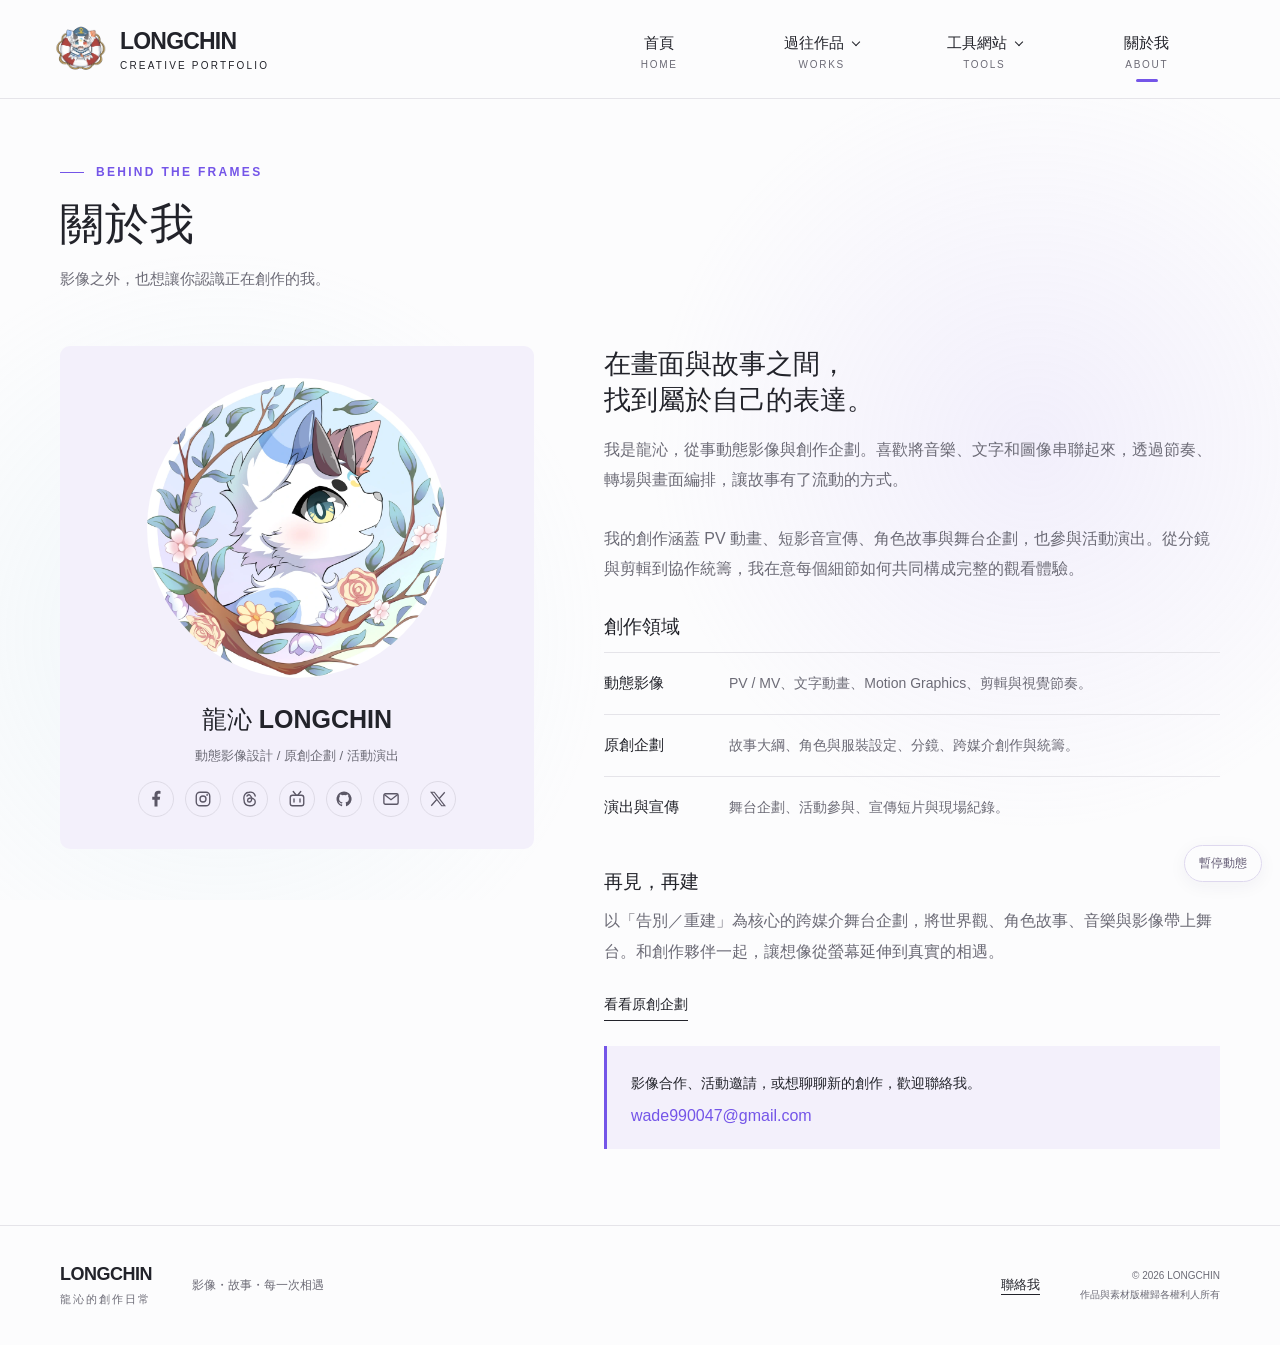
==== commit 1ae7d33f: "Align event details, correct market year and add page motion" ====
--- a/about.html
+++ b/about.html
@@ -1,3 +1,3 @@
 <!doctype html>
-<html lang="zh-Hant"><head><meta charset="utf-8"><meta name="viewport" content="width=device-width, initial-scale=1"><meta name="theme-color" content="#7455e8"><meta name="description" content="龍沁 LONGCHIN 的創作作品集。探索 PV 動畫、原創企劃、短影音宣傳與活動紀錄。"><title>龍沁 LONGCHIN｜影像與創作作品集</title><link rel="icon" href="assets/favicon.svg" type="image/svg+xml"><link rel="stylesheet" href="style.css"><script src="content.js" defer></script><script src="app.js" defer></script></head>
+<html lang="zh-Hant"><head><meta charset="utf-8"><meta name="viewport" content="width=device-width, initial-scale=1"><meta name="theme-color" content="#7455e8"><meta name="description" content="龍沁 LONGCHIN 的創作作品集。探索 PV 動畫、原創企劃、短影音宣傳與活動紀錄。"><title>龍沁 LONGCHIN｜影像與創作作品集</title><link rel="icon" href="assets/favicon.svg" type="image/svg+xml"><link rel="stylesheet" href="style.css"><script src="content.js" defer></script><script src="app.js" defer></script><script src="motion.js" defer></script></head>
 <body><a class="skip" href="#main">跳至主要內容</a><header class="header"><div class="header-inner"><a class="brand" href="index.html" aria-label="龍沁 LONGCHIN 首頁"><img class="brand-mark" src="assets/brand-lifebuoy.png" alt="" width="56" height="56"><span>LONGCHIN<span class="brand-sub">CREATIVE PORTFOLIO</span></span></a><nav class="main-nav" aria-label="主要選單"><div class="nav-item"><a class="nav-link" data-nav="home" href="index.html">首頁<span>HOME</span></a></div><div class="nav-item dropdown"><button class="nav-link" data-nav="works" aria-expanded="false" aria-controls="works-menu">過往作品<i class="chevron"></i><span>WORKS</span></button><div class="dropdown-menu" id="works-menu"><a href="works.html">所有作品</a><a href="works.html?category=events">活動邀請</a><a href="works.html?category=pv">PV 動畫</a><a href="works.html?category=original">原創</a><a href="works.html?category=short">短影音宣傳</a><a href="works.html?category=tools">工具網站</a><a href="works.html?category=other">其他</a></div></div><div class="nav-item dropdown"><button class="nav-link" aria-expanded="false" aria-controls="tools-menu">工具網站<i class="chevron"></i><span>TOOLS</span></button><div class="dropdown-menu" id="tools-menu"><a href="https://wade990047.github.io/booth_checkout/" target="_blank" rel="noopener noreferrer">小攤日常 <small>攤位結帳工具</small></a></div></div><div class="nav-item"><a class="nav-link" data-nav="about" href="about.html">關於我<span>ABOUT</span></a></div></nav></div></header><main id="main" tabindex="-1"></main><footer><div class="footer-inner"><a class="footer-brand" href="index.html">LONGCHIN<span>龍沁的創作日常</span></a><p>影像・故事・每一次相遇</p><a href="mailto:wade990047@gmail.com">聯絡我</a><span class="copyright">© 2026 LONGCHIN<br>作品與素材版權歸各權利人所有</span></div></footer><noscript><p>請啟用 JavaScript 以瀏覽作品集與影片。</p></noscript></body></html>
--- a/style.css
+++ b/style.css
@@ -1,8 +1,61 @@
 @charset "UTF-8";
-:root{--ink:#22232a;--muted:#6c6b76;--purple:#7455e8;--light:#f3f0fb;--line:#e5e4e9;--paper:#fcfcfd;font-family:Arial,"Noto Sans TC","Microsoft JhengHei",sans-serif;color:var(--ink);background:var(--paper);font-synthesis:none}*{box-sizing:border-box}body{margin:0}a{color:inherit;text-decoration:none}button,input{font:inherit}button,a{-webkit-tap-highlight-color:transparent}button{cursor:pointer}button:disabled{cursor:default}img{display:block;max-width:100%}button:focus-visible,a:focus-visible,input:focus-visible{outline:3px solid var(--purple);outline-offset:5px}p{line-height:1.9}h1,h2,h3,p{margin-top:0}h1,h2,h3{line-height:1.35}::selection{background:#dcd1ff}.skip{position:fixed;top:-100px;left:12px;background:white;padding:12px;z-index:100}.skip:focus{top:12px}.header{position:sticky;top:0;background:rgba(252,252,253,.97);border-bottom:1px solid var(--line);z-index:50}.header-inner{max-width:1360px;margin:auto;display:flex;align-items:center;justify-content:space-between;padding:0 52px;min-height:98px;gap:60px}.brand{display:flex;align-items:center;gap:12px;font-size:23px;letter-spacing:-.8px;font-weight:800;flex-shrink:0}.brand-mark{display:block;width:56px;height:56px;object-fit:contain;flex-shrink:0}.brand-sub{display:block;letter-spacing:2.2px;font-size:10px;margin-top:5px;font-weight:500}.main-nav{display:grid;grid-template-columns:repeat(4,minmax(0,1fr));width:650px;max-width:100%}.nav-item{position:relative}.nav-link{position:relative;display:block;text-align:center;padding:24px 10px 19px;border:0;background:none;width:100%;font-weight:600;font-size:15px;white-space:nowrap;line-height:1.6;color:var(--ink)}.nav-link span{display:block;font-size:10px;letter-spacing:1.7px;color:var(--muted);margin-top:2px;font-weight:400}.nav-link.active:after{content:"";position:absolute;bottom:10px;width:22px;height:3px;background:var(--purple);left:calc(50% - 11px);border-radius:9px}.nav-link:hover{color:var(--purple)}.chevron{display:inline-block;border-right:1.5px solid currentColor;border-bottom:1.5px solid currentColor;width:6px;height:6px;transform:rotate(45deg);vertical-align:3px;margin-left:9px}.dropdown-menu{display:none;position:absolute;top:100%;left:0;min-width:100%;width:190px;padding:8px;background:#fff;border:1px solid var(--line);box-shadow:0 12px 35px #25203710;border-radius:0 0 12px 12px}.dropdown.open .dropdown-menu{display:block}.dropdown-menu a{display:block;padding:13px 15px;font-size:15px;border-radius:6px;white-space:nowrap}.dropdown-menu a:hover,.dropdown-menu a:focus-visible{background:var(--light);color:var(--purple)}.dropdown-menu small{display:block;margin-top:5px;font-size:12px;color:var(--muted)}.wrap{max-width:1256px;margin:auto;padding:0 48px}.hero{position:relative;display:grid;grid-template-columns:1.16fr 1fr;gap:50px;align-items:center;padding-top:74px;padding-bottom:64px;min-height:660px}.eyebrow{font-size:12px;letter-spacing:2.3px;font-weight:600;color:var(--purple);margin-bottom:27px;display:flex;gap:12px;align-items:center}.eyebrow:before{content:"";width:24px;height:1px;background:currentColor}.hero h1{font-size:clamp(42px,4.8vw,67px);letter-spacing:-2px;line-height:1.35;margin-bottom:26px;font-weight:750}.hero h1 em{font-style:normal;color:var(--purple);position:relative}.hero h1 em:after{content:"";position:absolute;bottom:-8px;left:0;width:100%;height:5px;border-top:2px solid var(--purple);border-radius:50%;transform:rotate(-2deg)}.hero-description{color:var(--muted);font-size:16px;line-height:2;max-width:450px;margin:0 0 25px}.hero-description strong{font-weight:600;color:var(--ink)}.tags{display:flex;gap:8px;flex-wrap:wrap}.tag{font-size:12px;border:1px solid #dcd9e5;border-radius:30px;padding:7px 12px;color:#62606b}.hero-actions{display:flex;align-items:center;gap:26px;margin-top:32px}.button{display:inline-flex;align-items:center;justify-content:center;padding:14px 28px;border-radius:6px;background:var(--ink);color:white;border:1px solid var(--ink);font-size:14px;font-weight:600;transition:background .2s,transform .2s}.button:hover{background:var(--purple);border-color:var(--purple);transform:translateY(-2px)}.text-link{font-size:14px;border-bottom:1px solid var(--ink);padding:8px 0}.text-link:hover{color:var(--purple);border-color:var(--purple)}.profile{text-align:center;position:relative;padding-top:10px}.portrait-frame{width:min(100%,350px);aspect-ratio:1;margin:0 auto 24px;position:relative;isolation:isolate}.portrait-frame:before{content:"";position:absolute;inset:0;border:1px solid #d8cfef;border-radius:50%;transform:scale(1.13);z-index:-1}.portrait-frame:after{content:"✳";position:absolute;right:-30px;top:5px;color:var(--purple);font-size:50px;transform:rotate(12deg)}.portrait-frame img{width:100%;height:100%;object-fit:cover;border-radius:50%;background:#ece6fa}.portrait-label{position:absolute;left:-45px;bottom:35px;background:white;border:1px solid var(--line);padding:9px 15px;border-radius:30px;font-size:11px;letter-spacing:1.2px;transform:rotate(-7deg)}.profile h2{font-size:29px;letter-spacing:3px;margin:16px 0 7px}.profile h2 span{font-size:14px;letter-spacing:2px;margin-left:10px;font-weight:400}.profile-sub{font-size:12px;color:var(--muted);letter-spacing:1px;margin-bottom:17px}.socials{display:flex;justify-content:center;gap:11px;flex-wrap:wrap}.social-link{display:flex;align-items:center;justify-content:center;width:36px;height:36px;border-radius:50%;border:1px solid #dedbe6;color:#5b5766;transition:.2s}.social-link svg{width:18px;height:18px;fill:currentColor}.social-link:hover{color:white;background:var(--purple);border-color:var(--purple);transform:translateY(-3px)}.hero-bottom{display:flex;justify-content:space-between;border-top:1px solid var(--line);padding:18px 0;font-size:11px;letter-spacing:1.5px;color:#777481}.hero-bottom span:last-child{color:var(--purple)}.recent-section{background:#f2f0f7;padding:64px 0 76px}.section-head{display:flex;justify-content:space-between;align-items:end;margin-bottom:30px;gap:20px}.section-head .eyebrow{margin:0 0 8px;font-size:11px}.section-head h2{font-size:32px;margin:0;letter-spacing:1px}.section-head h2 small{font-weight:400;font-size:14px;letter-spacing:1px;color:var(--muted);margin-left:20px}.update-row{display:grid;grid-template-columns:300px 1fr auto;align-items:center;gap:38px;padding:25px 0;border-top:1px solid #dbd7e5}.update-row:last-child{border-bottom:1px solid #dbd7e5}.update-thumb{aspect-ratio:16/9;overflow:hidden;border-radius:7px;background:#e6e3ed}.update-thumb img{height:100%;width:100%;object-fit:cover;transition:transform .4s}.update-row:hover img{transform:scale(1.035)}.update-meta{font-size:12px;color:var(--muted);margin-bottom:13px;letter-spacing:.8px}.update-meta b{font-weight:400;color:var(--purple);margin-left:16px}.update-copy h3{font-size:24px;letter-spacing:.5px;margin-bottom:13px}.update-copy p{margin-bottom:0;font-size:14px;color:var(--muted)}.update-read{font-size:13px;white-space:nowrap;border:1px solid #cfcbdb;border-radius:40px;padding:10px 16px;transition:.2s}.update-row:hover .update-read{background:var(--ink);color:white;border-color:var(--ink)}footer{background:var(--paper);border-top:1px solid var(--line)}.footer-inner{max-width:1256px;margin:auto;padding:38px 48px;display:flex;align-items:center;gap:40px;font-size:13px}.footer-brand{font-weight:800;font-size:18px;letter-spacing:-.5px}.footer-brand span{display:block;font-weight:400;font-size:11px;letter-spacing:2px;margin-top:7px;color:var(--muted)}.footer-inner p{color:var(--muted);margin:0;flex:1;font-size:12px}.footer-inner>a:not(.footer-brand){text-decoration:underline;text-underline-offset:5px}.copyright{text-align:right;font-size:10px;line-height:1.9;color:var(--muted)}.page-header{padding:66px 0 32px}.page-header .eyebrow{margin-bottom:15px}.page-header h1{font-size:44px;letter-spacing:1px;margin-bottom:12px}.page-header p{font-size:15px;color:var(--muted);margin:0}.filters{display:grid;grid-template-columns:repeat(7,minmax(0,1fr));border-bottom:1px solid var(--line);border-top:1px solid var(--line);margin:18px 0 28px}.filter{text-align:center;padding:18px 6px;font-size:14px;position:relative;white-space:nowrap}.filter.active{color:var(--purple);font-weight:700}.filter.active:after{content:"";position:absolute;height:3px;bottom:-1px;left:14%;right:14%;background:var(--purple)}.filter:hover{background:var(--light)}.collection-tools{display:flex;align-items:center;justify-content:space-between;margin-bottom:26px;gap:16px}.result-count{font-size:13px;color:var(--muted);flex-shrink:0}.search-box{display:flex;align-items:center;gap:10px;border:1px solid var(--line);border-radius:6px;padding:10px 14px;max-width:300px;color:var(--muted)}.search-box svg{width:17px;height:17px;flex-shrink:0}.search-box input{border:0;background:none;outline:none;width:100%;min-width:0;font-size:14px;color:var(--ink)}.work-grid{display:grid;grid-template-columns:repeat(3,minmax(0,1fr));gap:37px 24px;padding-bottom:76px}.work-card{display:block;min-width:0}.work-image{position:relative;aspect-ratio:16/10;background:#eeedf2;overflow:hidden;border-radius:7px}.work-image img{width:100%;height:100%;object-fit:cover;transition:transform .4s}.work-card:hover .work-image img{transform:scale(1.045)}.work-card.portrait .work-image img{object-fit:contain}.work-image .play{position:absolute;bottom:13px;right:13px;color:white;background:#22232ad9;border:1px solid #ffffff55;border-radius:50%;width:34px;height:34px;display:grid;place-items:center;font-size:12px}.card-category{display:block;font-size:11px;letter-spacing:1px;color:var(--purple);margin:15px 0 7px}.work-card h2{font-size:17px;margin:0 0 6px;overflow-wrap:anywhere}.work-card p{font-size:12px;color:var(--muted);margin:0}.empty{grid-column:1/-1;text-align:center;padding:70px 16px;color:var(--muted)}.breadcrumb{font-size:13px;color:var(--muted);display:flex;flex-wrap:wrap;gap:10px;padding-top:35px}.breadcrumb a:hover{color:var(--purple)}.detail-title{padding-top:35px}.detail-title h1{font-size:40px;line-height:1.4;overflow-wrap:anywhere;margin-bottom:17px}.detail-title .eyebrow{margin-bottom:15px}.detail-intro{display:grid;grid-template-columns:1.4fr 1fr;gap:50px;padding-bottom:32px;border-bottom:1px solid var(--line);margin-bottom:36px}.detail-intro p{color:var(--muted);font-size:15px;margin:0}.detail-facts{display:grid;grid-template-columns:80px 1fr;font-size:13px;gap:10px;margin:0;align-content:start}.detail-facts dt{color:var(--muted)}.detail-facts dd{margin:0}.media-stack{display:grid;gap:35px}.media-stack figure{margin:0}.media-stack video{display:block;width:100%;max-height:75vh;background:#121217;border-radius:8px}.media-stack figcaption{font-size:12px;color:var(--muted);margin-top:10px;line-height:1.6}.gallery{display:grid;grid-template-columns:repeat(2,minmax(0,1fr));gap:25px}.gallery img{width:100%;max-height:680px;object-fit:contain;background:#f1f0f5;border-radius:6px}.credits{margin-top:45px;padding:32px;background:var(--light);border-radius:8px}.credits h2{font-size:19px;margin-bottom:16px}.credit-lines{white-space:pre-wrap;line-height:1.9;font-size:14px;color:#5f5a6c;overflow-wrap:anywhere}.credit-lines a{color:var(--purple);text-decoration:underline;text-underline-offset:3px}.back-works{margin:32px 0 64px}.about-grid{display:grid;grid-template-columns:1fr 1.3fr;gap:70px;padding:20px 0 76px;align-items:start}.about-photo{padding:32px;background:var(--light);border-radius:10px}.about-photo img{border-radius:50%;max-width:300px;margin:auto}.about-photo h2{text-align:center;font-size:25px;margin:25px 0 7px}.about-photo p{text-align:center;color:var(--muted);font-size:13px}.about-copy h2{font-size:27px;margin:0 0 16px}.about-copy>p{font-size:16px;color:var(--muted);margin-bottom:28px}.about-copy h3{font-size:19px;margin:30px 0 12px}.about-services{list-style:none;padding:0;margin:0}.about-services li{border-top:1px solid var(--line);padding:18px 0;font-size:15px;display:flex;gap:15px;align-items:baseline}.about-services b{width:110px;flex-shrink:0}.about-services span{font-size:14px;color:var(--muted);line-height:1.8}.contact-box{margin-top:32px;padding:24px;background:var(--light);border-left:3px solid var(--purple)}.contact-box p{font-size:14px;margin-bottom:10px}.contact-box a{font-size:16px;overflow-wrap:anywhere;color:var(--purple)}
+:root{--ink:#22232a;--muted:#6c6b76;--purple:#7455e8;--light:#f3f0fb;--line:#e5e4e9;--paper:#fcfcfd;font-family:Arial,"Noto Sans TC","Microsoft JhengHei",sans-serif;color:var(--ink);background:var(--paper);font-synthesis:none}*{box-sizing:border-box}body{margin:0}a{color:inherit;text-decoration:none}button,input{font:inherit}button,a{-webkit-tap-highlight-color:transparent}button{cursor:pointer}button:disabled{cursor:default}img{display:block;max-width:100%}button:focus-visible,a:focus-visible,input:focus-visible{outline:3px solid var(--purple);outline-offset:5px}p{line-height:1.9}h1,h2,h3,p{margin-top:0}h1,h2,h3{line-height:1.35}::selection{background:#dcd1ff}.skip{position:fixed;top:-100px;left:12px;background:white;padding:12px;z-index:100}.skip:focus{top:12px}.header{position:sticky;top:0;background:rgba(252,252,253,.97);border-bottom:1px solid var(--line);z-index:50}.header-inner{max-width:1360px;margin:auto;display:flex;align-items:center;justify-content:space-between;padding:0 52px;min-height:98px;gap:60px}.brand{display:flex;align-items:center;gap:12px;font-size:23px;letter-spacing:-.8px;font-weight:800;flex-shrink:0}.brand-mark{display:block;width:56px;height:56px;object-fit:contain;flex-shrink:0}.brand-sub{display:block;letter-spacing:2.2px;font-size:10px;margin-top:5px;font-weight:500}.main-nav{display:grid;grid-template-columns:repeat(4,minmax(0,1fr));width:650px;max-width:100%}.nav-item{position:relative}.nav-link{position:relative;display:block;text-align:center;padding:24px 10px 19px;border:0;background:none;width:100%;font-weight:600;font-size:15px;white-space:nowrap;line-height:1.6;color:var(--ink)}.nav-link span{display:block;font-size:10px;letter-spacing:1.7px;color:var(--muted);margin-top:2px;font-weight:400}.nav-link.active:after{content:"";position:absolute;bottom:10px;width:22px;height:3px;background:var(--purple);left:calc(50% - 11px);border-radius:9px}.nav-link:hover{color:var(--purple)}.chevron{display:inline-block;border-right:1.5px solid currentColor;border-bottom:1.5px solid currentColor;width:6px;height:6px;transform:rotate(45deg);vertical-align:3px;margin-left:9px}.dropdown-menu{display:none;position:absolute;top:100%;left:0;min-width:100%;width:190px;padding:8px;background:#fff;border:1px solid var(--line);box-shadow:0 12px 35px #25203710;border-radius:0 0 12px 12px}.dropdown.open .dropdown-menu{display:block}.dropdown-menu a{display:block;padding:13px 15px;font-size:15px;border-radius:6px;white-space:nowrap}.dropdown-menu a:hover,.dropdown-menu a:focus-visible{background:var(--light);color:var(--purple)}.dropdown-menu small{display:block;margin-top:5px;font-size:12px;color:var(--muted)}.wrap{max-width:1256px;margin:auto;padding:0 48px}.hero{position:relative;display:grid;grid-template-columns:1.16fr 1fr;gap:50px;align-items:center;padding-top:74px;padding-bottom:64px;min-height:660px}.eyebrow{font-size:12px;letter-spacing:2.3px;font-weight:600;color:var(--purple);margin-bottom:27px;display:flex;gap:12px;align-items:center}.eyebrow:before{content:"";width:24px;height:1px;background:currentColor}.hero h1{font-size:clamp(42px,4.8vw,67px);letter-spacing:-2px;line-height:1.35;margin-bottom:26px;font-weight:750}.hero h1 em{font-style:normal;color:var(--purple);position:relative}.hero h1 em:after{content:"";position:absolute;bottom:-8px;left:0;width:100%;height:5px;border-top:2px solid var(--purple);border-radius:50%;transform:rotate(-2deg)}.hero-description{color:var(--muted);font-size:16px;line-height:2;max-width:450px;margin:0 0 25px}.hero-description strong{font-weight:600;color:var(--ink)}.tags{display:flex;gap:8px;flex-wrap:wrap}.tag{font-size:12px;border:1px solid #dcd9e5;border-radius:30px;padding:7px 12px;color:#62606b}.hero-actions{display:flex;align-items:center;gap:26px;margin-top:32px}.button{display:inline-flex;align-items:center;justify-content:center;padding:14px 28px;border-radius:6px;background:var(--ink);color:white;border:1px solid var(--ink);font-size:14px;font-weight:600;transition:background .2s,transform .2s}.button:hover{background:var(--purple);border-color:var(--purple);transform:translateY(-2px)}.text-link{font-size:14px;border-bottom:1px solid var(--ink);padding:8px 0}.text-link:hover{color:var(--purple);border-color:var(--purple)}.profile{text-align:center;position:relative;padding-top:10px}.portrait-frame{width:min(100%,350px);aspect-ratio:1;margin:0 auto 24px;position:relative;isolation:isolate}.portrait-frame:before{content:"";position:absolute;inset:0;border:1px solid #d8cfef;border-radius:50%;transform:scale(1.13);z-index:-1}.portrait-frame:after{content:"✳";position:absolute;right:-30px;top:5px;color:var(--purple);font-size:50px;transform:rotate(12deg)}.portrait-frame img{width:100%;height:100%;object-fit:cover;border-radius:50%;background:#ece6fa}.portrait-label{position:absolute;left:-45px;bottom:35px;background:white;border:1px solid var(--line);padding:9px 15px;border-radius:30px;font-size:11px;letter-spacing:1.2px;transform:rotate(-7deg)}.profile h2{font-size:29px;letter-spacing:3px;margin:16px 0 7px}.profile h2 span{font-size:14px;letter-spacing:2px;margin-left:10px;font-weight:400}.profile-sub{font-size:12px;color:var(--muted);letter-spacing:1px;margin-bottom:17px}.socials{display:flex;justify-content:center;gap:11px;flex-wrap:wrap}.social-link{display:flex;align-items:center;justify-content:center;width:36px;height:36px;border-radius:50%;border:1px solid #dedbe6;color:#5b5766;transition:.2s}.social-link svg{width:18px;height:18px;fill:currentColor}.social-link:hover{color:white;background:var(--purple);border-color:var(--purple);transform:translateY(-3px)}.hero-bottom{display:flex;justify-content:space-between;border-top:1px solid var(--line);padding:18px 0;font-size:11px;letter-spacing:1.5px;color:#777481}.hero-bottom span:last-child{color:var(--purple)}.recent-section{background:#f2f0f7;padding:64px 0 76px}.section-head{display:flex;justify-content:space-between;align-items:end;margin-bottom:30px;gap:20px}.section-head .eyebrow{margin:0 0 8px;font-size:11px}.section-head h2{font-size:32px;margin:0;letter-spacing:1px}.section-head h2 small{font-weight:400;font-size:14px;letter-spacing:1px;color:var(--muted);margin-left:20px}.update-row{display:grid;grid-template-columns:300px 1fr auto;align-items:center;gap:38px;padding:25px 0;border-top:1px solid #dbd7e5}.update-row:last-child{border-bottom:1px solid #dbd7e5}.update-thumb{aspect-ratio:16/9;overflow:hidden;border-radius:7px;background:#e6e3ed}.update-thumb img{height:100%;width:100%;object-fit:cover;transition:transform .4s}.update-row:hover img{transform:scale(1.035)}.update-meta{font-size:12px;color:var(--muted);margin-bottom:13px;letter-spacing:.8px}.update-meta b{font-weight:400;color:var(--purple);margin-left:16px}.update-copy h3{font-size:24px;letter-spacing:.5px;margin-bottom:13px}.update-copy p{margin-bottom:0;font-size:14px;color:var(--muted)}.update-read{font-size:13px;white-space:nowrap;border:1px solid #cfcbdb;border-radius:40px;padding:10px 16px;transition:.2s}.update-row:hover .update-read{background:var(--ink);color:white;border-color:var(--ink)}footer{background:var(--paper);border-top:1px solid var(--line)}.footer-inner{max-width:1256px;margin:auto;padding:38px 48px;display:flex;align-items:center;gap:40px;font-size:13px}.footer-brand{font-weight:800;font-size:18px;letter-spacing:-.5px}.footer-brand span{display:block;font-weight:400;font-size:11px;letter-spacing:2px;margin-top:7px;color:var(--muted)}.footer-inner p{color:var(--muted);margin:0;flex:1;font-size:12px}.footer-inner>a:not(.footer-brand){text-decoration:underline;text-underline-offset:5px}.copyright{text-align:right;font-size:10px;line-height:1.9;color:var(--muted)}.page-header{padding:66px 0 32px}.page-header .eyebrow{margin-bottom:15px}.page-header h1{font-size:44px;letter-spacing:1px;margin-bottom:12px}.page-header p{font-size:15px;color:var(--muted);margin:0}.filters{display:grid;grid-template-columns:repeat(7,minmax(0,1fr));border-bottom:1px solid var(--line);border-top:1px solid var(--line);margin:18px 0 28px}.filter{text-align:center;padding:18px 6px;font-size:14px;position:relative;white-space:nowrap}.filter.active{color:var(--purple);font-weight:700}.filter.active:after{content:"";position:absolute;height:3px;bottom:-1px;left:14%;right:14%;background:var(--purple)}.filter:hover{background:var(--light)}.collection-tools{display:flex;align-items:center;justify-content:space-between;margin-bottom:26px;gap:16px}.result-count{font-size:13px;color:var(--muted);flex-shrink:0}.search-box{display:flex;align-items:center;gap:10px;border:1px solid var(--line);border-radius:6px;padding:10px 14px;max-width:300px;color:var(--muted)}.search-box svg{width:17px;height:17px;flex-shrink:0}.search-box input{border:0;background:none;outline:none;width:100%;min-width:0;font-size:14px;color:var(--ink)}.work-grid{display:grid;grid-template-columns:repeat(3,minmax(0,1fr));gap:37px 24px;padding-bottom:76px}.work-card{display:block;min-width:0}.work-image{position:relative;aspect-ratio:16/10;background:#eeedf2;overflow:hidden;border-radius:7px}.work-image img{width:100%;height:100%;object-fit:cover;transition:transform .4s}.work-card:hover .work-image img{transform:scale(1.045)}.work-card.portrait .work-image img{object-fit:contain}.work-image .play{position:absolute;bottom:13px;right:13px;color:white;background:#22232ad9;border:1px solid #ffffff55;border-radius:50%;width:34px;height:34px;display:grid;place-items:center;font-size:12px}.card-category{display:block;font-size:11px;letter-spacing:1px;color:var(--purple);margin:15px 0 7px}.work-card h2{font-size:17px;margin:0 0 6px;overflow-wrap:anywhere}.work-card p{font-size:12px;color:var(--muted);margin:0}.empty{grid-column:1/-1;text-align:center;padding:70px 16px;color:var(--muted)}.breadcrumb{font-size:13px;color:var(--muted);display:flex;flex-wrap:wrap;gap:10px;padding-top:35px}.breadcrumb a:hover{color:var(--purple)}.detail-title{padding-top:35px}.detail-title h1{font-size:40px;line-height:1.4;overflow-wrap:anywhere;margin-bottom:17px}.detail-title .eyebrow{margin-bottom:15px}.detail-intro{display:grid;grid-template-columns:minmax(0,1.4fr) minmax(0,1fr);gap:50px;padding-bottom:32px;border-bottom:1px solid var(--line);margin-bottom:36px}.detail-intro p{color:var(--muted);font-size:15px;margin:0}.detail-facts{display:grid;grid-template-columns:80px minmax(0,1fr);font-size:13px;line-height:1.8;column-gap:10px;row-gap:6px;margin:0;min-width:0;align-content:start;align-items:baseline}.detail-facts dt{color:var(--muted);white-space:nowrap}.detail-facts dt,.detail-facts dd{margin:0;min-width:0;line-height:1.8}.detail-facts dd{overflow-wrap:anywhere;font-variant-numeric:tabular-nums}.media-stack{display:grid;gap:35px}.media-stack figure{margin:0}.media-stack video{display:block;width:100%;max-height:75vh;background:#121217;border-radius:8px}.media-stack figcaption{font-size:12px;color:var(--muted);margin-top:10px;line-height:1.6}.gallery{display:grid;grid-template-columns:repeat(2,minmax(0,1fr));gap:25px}.gallery img{width:100%;max-height:680px;object-fit:contain;background:#f1f0f5;border-radius:6px}.credits{margin-top:45px;padding:32px;background:var(--light);border-radius:8px}.credits h2{font-size:19px;margin-bottom:16px}.credit-lines{white-space:pre-wrap;line-height:1.9;font-size:14px;color:#5f5a6c;overflow-wrap:anywhere}.credit-lines a{color:var(--purple);text-decoration:underline;text-underline-offset:3px}.back-works{margin:32px 0 64px}.about-grid{display:grid;grid-template-columns:1fr 1.3fr;gap:70px;padding:20px 0 76px;align-items:start}.about-photo{padding:32px;background:var(--light);border-radius:10px}.about-photo img{border-radius:50%;max-width:300px;margin:auto}.about-photo h2{text-align:center;font-size:25px;margin:25px 0 7px}.about-photo p{text-align:center;color:var(--muted);font-size:13px}.about-copy h2{font-size:27px;margin:0 0 16px}.about-copy>p{font-size:16px;color:var(--muted);margin-bottom:28px}.about-copy h3{font-size:19px;margin:30px 0 12px}.about-services{list-style:none;padding:0;margin:0}.about-services li{border-top:1px solid var(--line);padding:18px 0;font-size:15px;display:flex;gap:15px;align-items:baseline}.about-services b{width:110px;flex-shrink:0}.about-services span{font-size:14px;color:var(--muted);line-height:1.8}.contact-box{margin-top:32px;padding:24px;background:var(--light);border-left:3px solid var(--purple)}.contact-box p{font-size:14px;margin-bottom:10px}.contact-box a{font-size:16px;overflow-wrap:anywhere;color:var(--purple)}
 @media(min-width:1600px){.hero{min-height:720px;padding-top:90px;padding-bottom:90px}}
 @media(max-width:1050px){.header-inner{padding:0 30px;gap:20px}.main-nav{width:560px}.hero{gap:30px}.portrait-frame{width:280px}.portrait-label{left:-20px}.hero h1{font-size:48px}.update-row{grid-template-columns:250px 1fr;gap:28px}.update-read{display:none}.footer-inner{gap:22px}.work-grid{grid-template-columns:repeat(2,minmax(0,1fr))}}
 @media(max-width:720px){.header-inner{padding:16px 20px 0;flex-wrap:wrap;gap:10px}.brand{font-size:20px;margin:auto}.brand-mark{width:44px;height:44px}.brand-sub{font-size:8px}.main-nav{width:100%}.nav-link{padding:13px 4px 19px;font-size:13px}.nav-link span{font-size:9px}.dropdown-menu{width:174px;left:50%;transform:translateX(-50%)}.wrap{padding:0 24px}.hero{padding-top:45px;padding-bottom:40px;gap:52px;grid-template-columns:1fr;min-height:0}.hero h1{font-size:46px;letter-spacing:-1.3px}.eyebrow{font-size:10px;margin-bottom:21px}.hero-description{font-size:15px;max-width:100%}.hero-actions{margin-top:24px}.profile{padding:8px 0 10px}.portrait-frame{width:270px;margin-bottom:26px}.profile h2{font-size:25px}.hero-bottom{font-size:9px;letter-spacing:1px;gap:12px}.recent-section{padding:38px 0 46px}.section-head{margin-bottom:20px}.section-head h2{font-size:26px}.section-head h2 small{display:block;font-size:11px;margin:6px 0 0}.section-head .text-link{font-size:12px}.update-row{grid-template-columns:125px 1fr;gap:18px;padding:21px 0;align-items:start}.update-thumb{aspect-ratio:1.2}.update-meta{font-size:10px;letter-spacing:0;margin-bottom:7px}.update-meta b{margin-left:6px}.update-copy h3{font-size:16px;line-height:1.6;margin-bottom:7px}.update-copy p{font-size:11px;line-height:1.7}.footer-inner{padding:30px 24px;gap:24px;flex-wrap:wrap}.footer-inner p{display:none}.footer-inner>a:not(.footer-brand){margin-left:auto}.copyright{width:100%;text-align:left;font-size:10px}.page-header{padding-top:38px;padding-bottom:20px}.page-header h1{font-size:32px}.page-header p{font-size:14px}.filters{grid-template-columns:repeat(3,minmax(0,1fr));margin:12px 0 22px}.filter{font-size:13px;padding:15px 3px}.work-grid{gap:28px 14px;padding-bottom:45px}.work-card h2{font-size:14px}.work-card p{font-size:11px}.card-category{font-size:10px;margin-top:12px}.work-image{aspect-ratio:1.3}.work-image .play{width:27px;height:27px;right:8px;bottom:8px;font-size:10px}.collection-tools{gap:12px}.search-box{max-width:210px;padding:9px 10px}.search-box input{font-size:13px}.result-count{font-size:12px}.detail-title{padding-top:25px}.detail-title h1{font-size:29px}.detail-intro{grid-template-columns:1fr;gap:22px}.gallery{grid-template-columns:1fr}.credits{padding:22px}.about-grid{grid-template-columns:1fr;gap:35px;padding-bottom:48px}.about-photo{padding:25px}.about-photo img{max-width:230px}.about-copy h2{font-size:25px}.about-services li{display:block}.about-services span{display:block;margin-top:8px}}
 @media(prefers-reduced-motion:reduce){*{scroll-behavior:auto!important;transition:none!important;animation:none!important}}
 
 .gallery-section h2{font-size:21px;margin:0 0 22px}.event-posters{display:grid;grid-template-columns:repeat(auto-fit,minmax(240px,1fr));gap:24px}.event-posters img{max-height:680px;max-width:100%;width:auto;object-fit:contain;border-radius:6px}.tool-visit{display:flex;align-items:center;gap:18px;margin-top:28px;flex-wrap:wrap}.tool-visit span{font-size:13px;color:var(--muted)}
+
+.tool-usage{padding:clamp(22px,4vw,40px);background:var(--light);border:1px solid var(--line);border-radius:8px;min-width:0}
+.tool-usage h2{font-size:24px;margin:0 0 28px}
+.usage-steps{margin:0;padding-left:26px}
+.usage-steps li{padding-left:10px;margin-bottom:24px}
+.usage-steps li::marker{color:var(--purple);font-weight:700}
+.usage-steps h3{font-size:17px;margin:0 0 8px}
+.usage-steps p{font-size:15px;color:var(--muted);margin:0}
+.usage-notes{border-top:1px solid #dcd9e5;padding-top:22px;margin-top:28px}
+.usage-notes h3{font-size:16px;margin:0 0 12px}
+.usage-notes ul{margin:0;padding-left:20px;font-size:14px;line-height:1.9;color:var(--muted)}
+.usage-notes li+li{margin-top:10px}
+.usage-source{display:inline-block;max-width:100%;line-height:1.8;margin-top:22px;overflow-wrap:anywhere}
+
+
+/* Flowing light, floating portrait and optional entrance motion. */
+body{isolation:isolate}
+.motion-ambient{position:fixed;inset:0;z-index:-1;overflow:hidden;pointer-events:none}
+.motion-ambient span{position:absolute;display:block;width:min(65vw,800px);height:min(65vw,800px);border-radius:50%;opacity:.75;animation-play-state:paused}
+.motion-ambient span:first-child{top:5%;right:-12%;background:radial-gradient(ellipse,#c9baf740,transparent 68%);animation:ambient-drift 20s ease-in-out infinite alternate paused}
+.motion-ambient span:last-child{bottom:-15%;left:-14%;background:radial-gradient(ellipse,#b5ddea3b,transparent 68%);animation:ambient-drift 26s ease-in-out -8s infinite alternate-reverse paused}
+.motion-toggle{position:fixed;right:18px;bottom:18px;z-index:45;padding:9px 14px;border:1px solid #ded8ee;border-radius:24px;background:#fcfcfdf2;color:#625a73;box-shadow:0 4px 18px #30234d0d;font-size:12px;line-height:1.4}
+.motion-toggle[hidden]{display:none}
+.motion-toggle:hover{color:var(--purple);border-color:var(--purple)}
+.motion-toggle:focus-visible{outline-offset:3px}
+@media(prefers-reduced-motion:no-preference){
+ html[data-motion] .portrait-frame{animation:portrait-drift 7s ease-in-out infinite paused}
+ html[data-motion] .portrait-frame:before{border-style:dashed;animation:orbit-turn 55s linear infinite paused}
+ html[data-motion] .portrait-frame:after{animation:star-turn 24s linear infinite paused}
+ html[data-motion] .portrait-label{animation:label-drift 6s ease-in-out infinite paused}
+ html[data-motion] .hero h1 em:after{transform-origin:left;animation:underline-flow 5s ease-in-out infinite paused}
+ html[data-motion="running"] .motion-ambient span,
+ html[data-motion="running"] .portrait-frame,
+ html[data-motion="running"] .portrait-frame:before,
+ html[data-motion="running"] .portrait-frame:after,
+ html[data-motion="running"] .portrait-label,
+ html[data-motion="running"] .hero h1 em:after{animation-play-state:running}
+ html[data-motion="running"] .dropdown.open .dropdown-menu{animation:menu-arrive .2s ease-out}
+ .work-card .work-image{transition:box-shadow .35s,translate .35s}
+ .work-card:hover .work-image{translate:0 -5px;box-shadow:0 12px 28px #41335d1a}
+}
+@keyframes ambient-drift{from{transform:translate3d(-8%,-6%,0) scale(.95)}to{transform:translate3d(18%,14%,0) scale(1.15)}}
+@keyframes portrait-drift{0%,100%{transform:translateY(0) rotate(-1deg)}50%{transform:translateY(-16px) rotate(1deg)}}
+@keyframes orbit-turn{from{transform:scale(1.13) rotate(0)}to{transform:scale(1.13) rotate(360deg)}}
+@keyframes star-turn{from{transform:rotate(12deg)}to{transform:rotate(372deg)}}
+@keyframes label-drift{0%,100%{transform:translateY(0) rotate(-7deg)}50%{transform:translateY(6px) rotate(-3deg)}}
+@keyframes underline-flow{0%,100%{transform:scaleX(.88) rotate(-2deg)}50%{transform:scaleX(1.04) rotate(-1deg)}}
+@keyframes menu-arrive{from{opacity:0;translate:0 8px}to{opacity:1;translate:0 0}}
+@media(max-width:720px){
+ .motion-ambient span{width:95vw;height:95vw}
+ .motion-toggle{right:12px;bottom:calc(12px + env(safe-area-inset-bottom,0px));font-size:11px;padding:8px 12px}
+}
+@media print{.motion-ambient,.motion-toggle{display:none}}
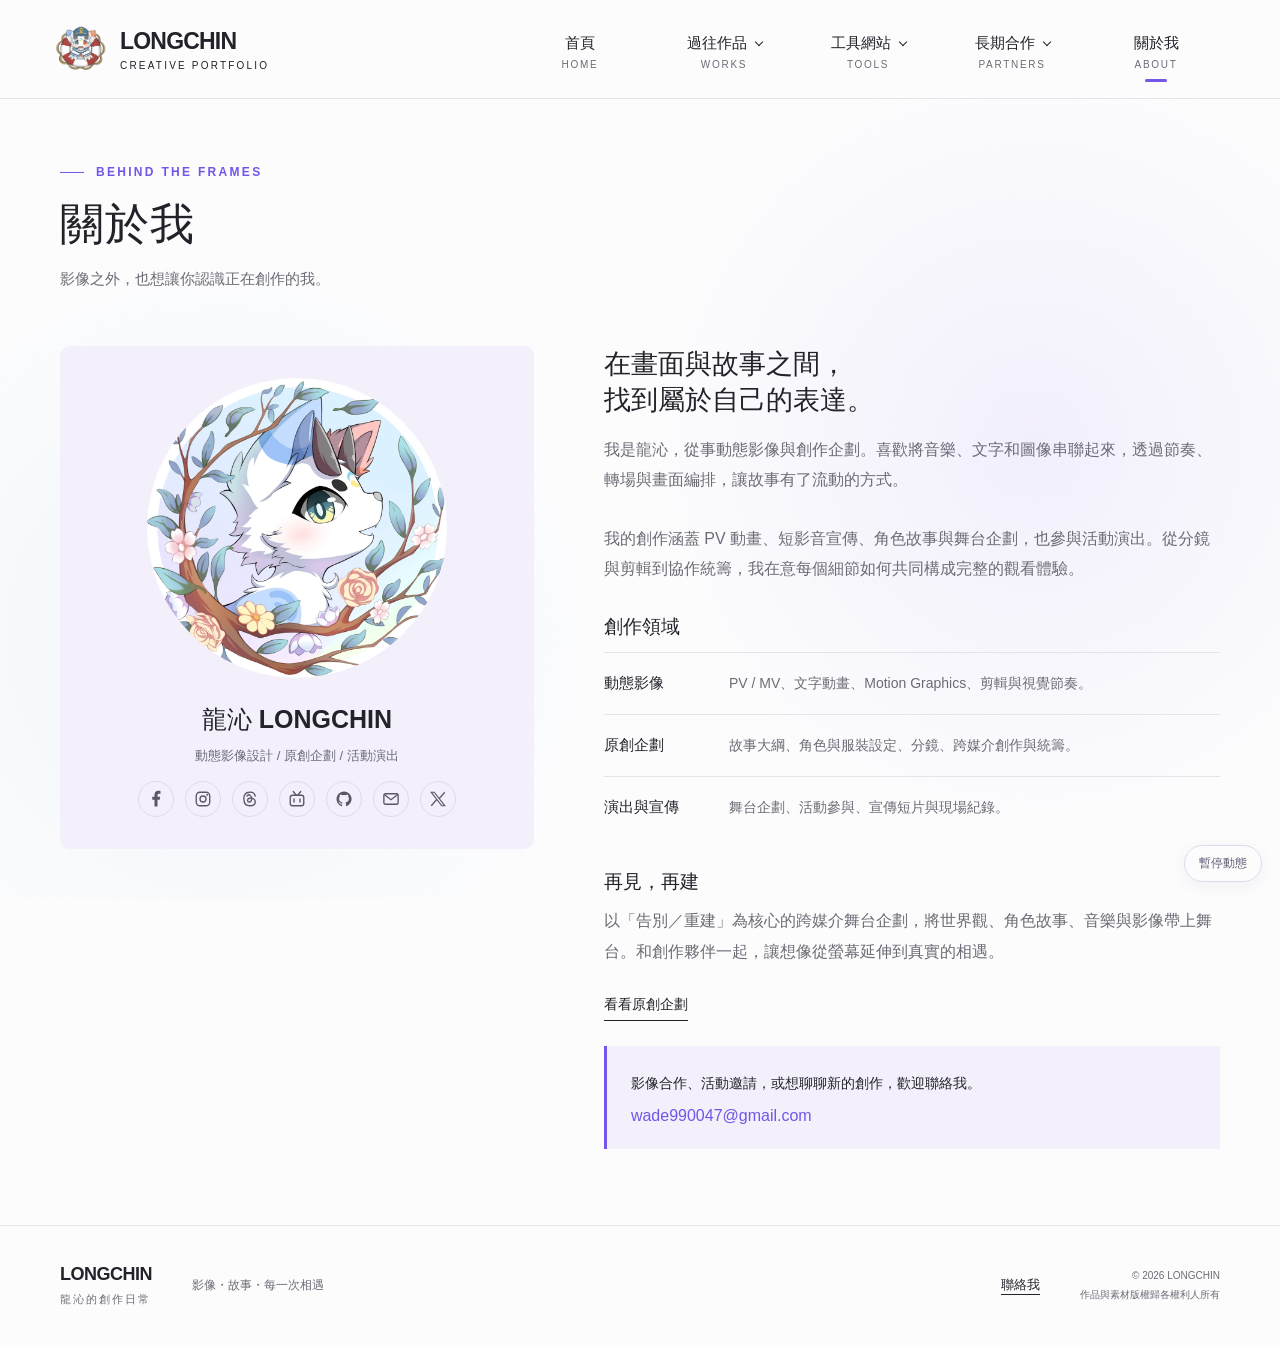
==== commit 87eb14aa: "Add long-term partners menu and placeholder pages" ====
--- a/about.html
+++ b/about.html
@@ -1,3 +1,3 @@
 <!doctype html>
 <html lang="zh-Hant"><head><meta charset="utf-8"><meta name="viewport" content="width=device-width, initial-scale=1"><meta name="theme-color" content="#7455e8"><meta name="description" content="龍沁 LONGCHIN 的創作作品集。探索 PV 動畫、原創企劃、短影音宣傳與活動紀錄。"><title>龍沁 LONGCHIN｜影像與創作作品集</title><link rel="icon" href="assets/favicon.svg" type="image/svg+xml"><link rel="stylesheet" href="style.css"><script src="content.js" defer></script><script src="app.js" defer></script><script src="motion.js" defer></script></head>
-<body><a class="skip" href="#main">跳至主要內容</a><header class="header"><div class="header-inner"><a class="brand" href="index.html" aria-label="龍沁 LONGCHIN 首頁"><img class="brand-mark" src="assets/brand-lifebuoy.png" alt="" width="56" height="56"><span>LONGCHIN<span class="brand-sub">CREATIVE PORTFOLIO</span></span></a><nav class="main-nav" aria-label="主要選單"><div class="nav-item"><a class="nav-link" data-nav="home" href="index.html">首頁<span>HOME</span></a></div><div class="nav-item dropdown"><button class="nav-link" data-nav="works" aria-expanded="false" aria-controls="works-menu">過往作品<i class="chevron"></i><span>WORKS</span></button><div class="dropdown-menu" id="works-menu"><a href="works.html">所有作品</a><a href="works.html?category=events">活動邀請</a><a href="works.html?category=pv">PV 動畫</a><a href="works.html?category=original">原創</a><a href="works.html?category=short">短影音宣傳</a><a href="works.html?category=tools">工具網站</a><a href="works.html?category=other">其他</a></div></div><div class="nav-item dropdown"><button class="nav-link" aria-expanded="false" aria-controls="tools-menu">工具網站<i class="chevron"></i><span>TOOLS</span></button><div class="dropdown-menu" id="tools-menu"><a href="https://wade990047.github.io/booth_checkout/" target="_blank" rel="noopener noreferrer">小攤日常 <small>攤位結帳工具</small></a></div></div><div class="nav-item"><a class="nav-link" data-nav="about" href="about.html">關於我<span>ABOUT</span></a></div></nav></div></header><main id="main" tabindex="-1"></main><footer><div class="footer-inner"><a class="footer-brand" href="index.html">LONGCHIN<span>龍沁的創作日常</span></a><p>影像・故事・每一次相遇</p><a href="mailto:wade990047@gmail.com">聯絡我</a><span class="copyright">© 2026 LONGCHIN<br>作品與素材版權歸各權利人所有</span></div></footer><noscript><p>請啟用 JavaScript 以瀏覽作品集與影片。</p></noscript></body></html>
+<body><a class="skip" href="#main">跳至主要內容</a><header class="header"><div class="header-inner"><a class="brand" href="index.html" aria-label="龍沁 LONGCHIN 首頁"><img class="brand-mark" src="assets/brand-lifebuoy.png" alt="" width="56" height="56"><span>LONGCHIN<span class="brand-sub">CREATIVE PORTFOLIO</span></span></a><nav class="main-nav" aria-label="主要選單"><div class="nav-item"><a class="nav-link" data-nav="home" href="index.html">首頁<span>HOME</span></a></div><div class="nav-item dropdown"><button class="nav-link" data-nav="works" aria-expanded="false" aria-controls="works-menu">過往作品<i class="chevron"></i><span>WORKS</span></button><div class="dropdown-menu" id="works-menu"><a href="works.html">所有作品</a><a href="works.html?category=events">活動邀請</a><a href="works.html?category=pv">PV 動畫</a><a href="works.html?category=original">原創</a><a href="works.html?category=short">短影音宣傳</a><a href="works.html?category=tools">工具網站</a><a href="works.html?category=other">其他</a></div></div><div class="nav-item dropdown"><button class="nav-link" aria-expanded="false" aria-controls="tools-menu">工具網站<i class="chevron"></i><span>TOOLS</span></button><div class="dropdown-menu" id="tools-menu"><a href="https://wade990047.github.io/booth_checkout/" target="_blank" rel="noopener noreferrer">小攤日常 <small>攤位結帳工具</small></a></div></div><div class="nav-item dropdown"><button class="nav-link" data-nav="partners" aria-expanded="false" aria-controls="partners-menu">長期合作<i class="chevron"></i><span>PARTNERS</span></button><div class="dropdown-menu" id="partners-menu"><a href="partners.html?category=creators">個人創作者</a><a href="partners.html?category=illustrators">繪師</a></div></div><div class="nav-item"><a class="nav-link" data-nav="about" href="about.html">關於我<span>ABOUT</span></a></div></nav></div></header><main id="main" tabindex="-1"></main><footer><div class="footer-inner"><a class="footer-brand" href="index.html">LONGCHIN<span>龍沁的創作日常</span></a><p>影像・故事・每一次相遇</p><a href="mailto:wade990047@gmail.com">聯絡我</a><span class="copyright">© 2026 LONGCHIN<br>作品與素材版權歸各權利人所有</span></div></footer><noscript><p>請啟用 JavaScript 以瀏覽作品集與影片。</p></noscript></body></html>
--- a/style.css
+++ b/style.css
@@ -1,5 +1,5 @@
 @charset "UTF-8";
-:root{--ink:#22232a;--muted:#6c6b76;--purple:#7455e8;--light:#f3f0fb;--line:#e5e4e9;--paper:#fcfcfd;font-family:Arial,"Noto Sans TC","Microsoft JhengHei",sans-serif;color:var(--ink);background:var(--paper);font-synthesis:none}*{box-sizing:border-box}body{margin:0}a{color:inherit;text-decoration:none}button,input{font:inherit}button,a{-webkit-tap-highlight-color:transparent}button{cursor:pointer}button:disabled{cursor:default}img{display:block;max-width:100%}button:focus-visible,a:focus-visible,input:focus-visible{outline:3px solid var(--purple);outline-offset:5px}p{line-height:1.9}h1,h2,h3,p{margin-top:0}h1,h2,h3{line-height:1.35}::selection{background:#dcd1ff}.skip{position:fixed;top:-100px;left:12px;background:white;padding:12px;z-index:100}.skip:focus{top:12px}.header{position:sticky;top:0;background:rgba(252,252,253,.97);border-bottom:1px solid var(--line);z-index:50}.header-inner{max-width:1360px;margin:auto;display:flex;align-items:center;justify-content:space-between;padding:0 52px;min-height:98px;gap:60px}.brand{display:flex;align-items:center;gap:12px;font-size:23px;letter-spacing:-.8px;font-weight:800;flex-shrink:0}.brand-mark{display:block;width:56px;height:56px;object-fit:contain;flex-shrink:0}.brand-sub{display:block;letter-spacing:2.2px;font-size:10px;margin-top:5px;font-weight:500}.main-nav{display:grid;grid-template-columns:repeat(4,minmax(0,1fr));width:650px;max-width:100%}.nav-item{position:relative}.nav-link{position:relative;display:block;text-align:center;padding:24px 10px 19px;border:0;background:none;width:100%;font-weight:600;font-size:15px;white-space:nowrap;line-height:1.6;color:var(--ink)}.nav-link span{display:block;font-size:10px;letter-spacing:1.7px;color:var(--muted);margin-top:2px;font-weight:400}.nav-link.active:after{content:"";position:absolute;bottom:10px;width:22px;height:3px;background:var(--purple);left:calc(50% - 11px);border-radius:9px}.nav-link:hover{color:var(--purple)}.chevron{display:inline-block;border-right:1.5px solid currentColor;border-bottom:1.5px solid currentColor;width:6px;height:6px;transform:rotate(45deg);vertical-align:3px;margin-left:9px}.dropdown-menu{display:none;position:absolute;top:100%;left:0;min-width:100%;width:190px;padding:8px;background:#fff;border:1px solid var(--line);box-shadow:0 12px 35px #25203710;border-radius:0 0 12px 12px}.dropdown.open .dropdown-menu{display:block}.dropdown-menu a{display:block;padding:13px 15px;font-size:15px;border-radius:6px;white-space:nowrap}.dropdown-menu a:hover,.dropdown-menu a:focus-visible{background:var(--light);color:var(--purple)}.dropdown-menu small{display:block;margin-top:5px;font-size:12px;color:var(--muted)}.wrap{max-width:1256px;margin:auto;padding:0 48px}.hero{position:relative;display:grid;grid-template-columns:1.16fr 1fr;gap:50px;align-items:center;padding-top:74px;padding-bottom:64px;min-height:660px}.eyebrow{font-size:12px;letter-spacing:2.3px;font-weight:600;color:var(--purple);margin-bottom:27px;display:flex;gap:12px;align-items:center}.eyebrow:before{content:"";width:24px;height:1px;background:currentColor}.hero h1{font-size:clamp(42px,4.8vw,67px);letter-spacing:-2px;line-height:1.35;margin-bottom:26px;font-weight:750}.hero h1 em{font-style:normal;color:var(--purple);position:relative}.hero h1 em:after{content:"";position:absolute;bottom:-8px;left:0;width:100%;height:5px;border-top:2px solid var(--purple);border-radius:50%;transform:rotate(-2deg)}.hero-description{color:var(--muted);font-size:16px;line-height:2;max-width:450px;margin:0 0 25px}.hero-description strong{font-weight:600;color:var(--ink)}.tags{display:flex;gap:8px;flex-wrap:wrap}.tag{font-size:12px;border:1px solid #dcd9e5;border-radius:30px;padding:7px 12px;color:#62606b}.hero-actions{display:flex;align-items:center;gap:26px;margin-top:32px}.button{display:inline-flex;align-items:center;justify-content:center;padding:14px 28px;border-radius:6px;background:var(--ink);color:white;border:1px solid var(--ink);font-size:14px;font-weight:600;transition:background .2s,transform .2s}.button:hover{background:var(--purple);border-color:var(--purple);transform:translateY(-2px)}.text-link{font-size:14px;border-bottom:1px solid var(--ink);padding:8px 0}.text-link:hover{color:var(--purple);border-color:var(--purple)}.profile{text-align:center;position:relative;padding-top:10px}.portrait-frame{width:min(100%,350px);aspect-ratio:1;margin:0 auto 24px;position:relative;isolation:isolate}.portrait-frame:before{content:"";position:absolute;inset:0;border:1px solid #d8cfef;border-radius:50%;transform:scale(1.13);z-index:-1}.portrait-frame:after{content:"✳";position:absolute;right:-30px;top:5px;color:var(--purple);font-size:50px;transform:rotate(12deg)}.portrait-frame img{width:100%;height:100%;object-fit:cover;border-radius:50%;background:#ece6fa}.portrait-label{position:absolute;left:-45px;bottom:35px;background:white;border:1px solid var(--line);padding:9px 15px;border-radius:30px;font-size:11px;letter-spacing:1.2px;transform:rotate(-7deg)}.profile h2{font-size:29px;letter-spacing:3px;margin:16px 0 7px}.profile h2 span{font-size:14px;letter-spacing:2px;margin-left:10px;font-weight:400}.profile-sub{font-size:12px;color:var(--muted);letter-spacing:1px;margin-bottom:17px}.socials{display:flex;justify-content:center;gap:11px;flex-wrap:wrap}.social-link{display:flex;align-items:center;justify-content:center;width:36px;height:36px;border-radius:50%;border:1px solid #dedbe6;color:#5b5766;transition:.2s}.social-link svg{width:18px;height:18px;fill:currentColor}.social-link:hover{color:white;background:var(--purple);border-color:var(--purple);transform:translateY(-3px)}.hero-bottom{display:flex;justify-content:space-between;border-top:1px solid var(--line);padding:18px 0;font-size:11px;letter-spacing:1.5px;color:#777481}.hero-bottom span:last-child{color:var(--purple)}.recent-section{background:#f2f0f7;padding:64px 0 76px}.section-head{display:flex;justify-content:space-between;align-items:end;margin-bottom:30px;gap:20px}.section-head .eyebrow{margin:0 0 8px;font-size:11px}.section-head h2{font-size:32px;margin:0;letter-spacing:1px}.section-head h2 small{font-weight:400;font-size:14px;letter-spacing:1px;color:var(--muted);margin-left:20px}.update-row{display:grid;grid-template-columns:300px 1fr auto;align-items:center;gap:38px;padding:25px 0;border-top:1px solid #dbd7e5}.update-row:last-child{border-bottom:1px solid #dbd7e5}.update-thumb{aspect-ratio:16/9;overflow:hidden;border-radius:7px;background:#e6e3ed}.update-thumb img{height:100%;width:100%;object-fit:cover;transition:transform .4s}.update-row:hover img{transform:scale(1.035)}.update-meta{font-size:12px;color:var(--muted);margin-bottom:13px;letter-spacing:.8px}.update-meta b{font-weight:400;color:var(--purple);margin-left:16px}.update-copy h3{font-size:24px;letter-spacing:.5px;margin-bottom:13px}.update-copy p{margin-bottom:0;font-size:14px;color:var(--muted)}.update-read{font-size:13px;white-space:nowrap;border:1px solid #cfcbdb;border-radius:40px;padding:10px 16px;transition:.2s}.update-row:hover .update-read{background:var(--ink);color:white;border-color:var(--ink)}footer{background:var(--paper);border-top:1px solid var(--line)}.footer-inner{max-width:1256px;margin:auto;padding:38px 48px;display:flex;align-items:center;gap:40px;font-size:13px}.footer-brand{font-weight:800;font-size:18px;letter-spacing:-.5px}.footer-brand span{display:block;font-weight:400;font-size:11px;letter-spacing:2px;margin-top:7px;color:var(--muted)}.footer-inner p{color:var(--muted);margin:0;flex:1;font-size:12px}.footer-inner>a:not(.footer-brand){text-decoration:underline;text-underline-offset:5px}.copyright{text-align:right;font-size:10px;line-height:1.9;color:var(--muted)}.page-header{padding:66px 0 32px}.page-header .eyebrow{margin-bottom:15px}.page-header h1{font-size:44px;letter-spacing:1px;margin-bottom:12px}.page-header p{font-size:15px;color:var(--muted);margin:0}.filters{display:grid;grid-template-columns:repeat(7,minmax(0,1fr));border-bottom:1px solid var(--line);border-top:1px solid var(--line);margin:18px 0 28px}.filter{text-align:center;padding:18px 6px;font-size:14px;position:relative;white-space:nowrap}.filter.active{color:var(--purple);font-weight:700}.filter.active:after{content:"";position:absolute;height:3px;bottom:-1px;left:14%;right:14%;background:var(--purple)}.filter:hover{background:var(--light)}.collection-tools{display:flex;align-items:center;justify-content:space-between;margin-bottom:26px;gap:16px}.result-count{font-size:13px;color:var(--muted);flex-shrink:0}.search-box{display:flex;align-items:center;gap:10px;border:1px solid var(--line);border-radius:6px;padding:10px 14px;max-width:300px;color:var(--muted)}.search-box svg{width:17px;height:17px;flex-shrink:0}.search-box input{border:0;background:none;outline:none;width:100%;min-width:0;font-size:14px;color:var(--ink)}.work-grid{display:grid;grid-template-columns:repeat(3,minmax(0,1fr));gap:37px 24px;padding-bottom:76px}.work-card{display:block;min-width:0}.work-image{position:relative;aspect-ratio:16/10;background:#eeedf2;overflow:hidden;border-radius:7px}.work-image img{width:100%;height:100%;object-fit:cover;transition:transform .4s}.work-card:hover .work-image img{transform:scale(1.045)}.work-card.portrait .work-image img{object-fit:contain}.work-image .play{position:absolute;bottom:13px;right:13px;color:white;background:#22232ad9;border:1px solid #ffffff55;border-radius:50%;width:34px;height:34px;display:grid;place-items:center;font-size:12px}.card-category{display:block;font-size:11px;letter-spacing:1px;color:var(--purple);margin:15px 0 7px}.work-card h2{font-size:17px;margin:0 0 6px;overflow-wrap:anywhere}.work-card p{font-size:12px;color:var(--muted);margin:0}.empty{grid-column:1/-1;text-align:center;padding:70px 16px;color:var(--muted)}.breadcrumb{font-size:13px;color:var(--muted);display:flex;flex-wrap:wrap;gap:10px;padding-top:35px}.breadcrumb a:hover{color:var(--purple)}.detail-title{padding-top:35px}.detail-title h1{font-size:40px;line-height:1.4;overflow-wrap:anywhere;margin-bottom:17px}.detail-title .eyebrow{margin-bottom:15px}.detail-intro{display:grid;grid-template-columns:minmax(0,1.4fr) minmax(0,1fr);gap:50px;padding-bottom:32px;border-bottom:1px solid var(--line);margin-bottom:36px}.detail-intro p{color:var(--muted);font-size:15px;margin:0}.detail-facts{display:grid;grid-template-columns:80px minmax(0,1fr);font-size:13px;line-height:1.8;column-gap:10px;row-gap:6px;margin:0;min-width:0;align-content:start;align-items:baseline}.detail-facts dt{color:var(--muted);white-space:nowrap}.detail-facts dt,.detail-facts dd{margin:0;min-width:0;line-height:1.8}.detail-facts dd{overflow-wrap:anywhere;font-variant-numeric:tabular-nums}.media-stack{display:grid;gap:35px}.media-stack figure{margin:0}.media-stack video{display:block;width:100%;max-height:75vh;background:#121217;border-radius:8px}.media-stack figcaption{font-size:12px;color:var(--muted);margin-top:10px;line-height:1.6}.gallery{display:grid;grid-template-columns:repeat(2,minmax(0,1fr));gap:25px}.gallery img{width:100%;max-height:680px;object-fit:contain;background:#f1f0f5;border-radius:6px}.credits{margin-top:45px;padding:32px;background:var(--light);border-radius:8px}.credits h2{font-size:19px;margin-bottom:16px}.credit-lines{white-space:pre-wrap;line-height:1.9;font-size:14px;color:#5f5a6c;overflow-wrap:anywhere}.credit-lines a{color:var(--purple);text-decoration:underline;text-underline-offset:3px}.back-works{margin:32px 0 64px}.about-grid{display:grid;grid-template-columns:1fr 1.3fr;gap:70px;padding:20px 0 76px;align-items:start}.about-photo{padding:32px;background:var(--light);border-radius:10px}.about-photo img{border-radius:50%;max-width:300px;margin:auto}.about-photo h2{text-align:center;font-size:25px;margin:25px 0 7px}.about-photo p{text-align:center;color:var(--muted);font-size:13px}.about-copy h2{font-size:27px;margin:0 0 16px}.about-copy>p{font-size:16px;color:var(--muted);margin-bottom:28px}.about-copy h3{font-size:19px;margin:30px 0 12px}.about-services{list-style:none;padding:0;margin:0}.about-services li{border-top:1px solid var(--line);padding:18px 0;font-size:15px;display:flex;gap:15px;align-items:baseline}.about-services b{width:110px;flex-shrink:0}.about-services span{font-size:14px;color:var(--muted);line-height:1.8}.contact-box{margin-top:32px;padding:24px;background:var(--light);border-left:3px solid var(--purple)}.contact-box p{font-size:14px;margin-bottom:10px}.contact-box a{font-size:16px;overflow-wrap:anywhere;color:var(--purple)}
+:root{--ink:#22232a;--muted:#6c6b76;--purple:#7455e8;--light:#f3f0fb;--line:#e5e4e9;--paper:#fcfcfd;font-family:Arial,"Noto Sans TC","Microsoft JhengHei",sans-serif;color:var(--ink);background:var(--paper);font-synthesis:none}*{box-sizing:border-box}body{margin:0}a{color:inherit;text-decoration:none}button,input{font:inherit}button,a{-webkit-tap-highlight-color:transparent}button{cursor:pointer}button:disabled{cursor:default}img{display:block;max-width:100%}button:focus-visible,a:focus-visible,input:focus-visible{outline:3px solid var(--purple);outline-offset:5px}p{line-height:1.9}h1,h2,h3,p{margin-top:0}h1,h2,h3{line-height:1.35}::selection{background:#dcd1ff}.skip{position:fixed;top:-100px;left:12px;background:white;padding:12px;z-index:100}.skip:focus{top:12px}.header{position:sticky;top:0;background:rgba(252,252,253,.97);border-bottom:1px solid var(--line);z-index:50}.header-inner{max-width:1360px;margin:auto;display:flex;align-items:center;justify-content:space-between;padding:0 52px;min-height:98px;gap:60px}.brand{display:flex;align-items:center;gap:12px;font-size:23px;letter-spacing:-.8px;font-weight:800;flex-shrink:0}.brand-mark{display:block;width:56px;height:56px;object-fit:contain;flex-shrink:0}.brand-sub{display:block;letter-spacing:2.2px;font-size:10px;margin-top:5px;font-weight:500}.main-nav{display:grid;grid-template-columns:repeat(5,minmax(0,1fr));width:720px;max-width:100%}.nav-item{position:relative}.nav-link{position:relative;display:block;text-align:center;padding:24px 10px 19px;border:0;background:none;width:100%;font-weight:600;font-size:15px;white-space:nowrap;line-height:1.6;color:var(--ink)}.nav-link span{display:block;font-size:10px;letter-spacing:1.7px;color:var(--muted);margin-top:2px;font-weight:400}.nav-link.active:after{content:"";position:absolute;bottom:10px;width:22px;height:3px;background:var(--purple);left:calc(50% - 11px);border-radius:9px}.nav-link:hover{color:var(--purple)}.chevron{display:inline-block;border-right:1.5px solid currentColor;border-bottom:1.5px solid currentColor;width:6px;height:6px;transform:rotate(45deg);vertical-align:3px;margin-left:9px}.dropdown-menu{display:none;position:absolute;top:100%;left:0;min-width:100%;width:190px;padding:8px;background:#fff;border:1px solid var(--line);box-shadow:0 12px 35px #25203710;border-radius:0 0 12px 12px}.dropdown.open .dropdown-menu{display:block}.dropdown-menu a{display:block;padding:13px 15px;font-size:15px;border-radius:6px;white-space:nowrap}.dropdown-menu a:hover,.dropdown-menu a:focus-visible{background:var(--light);color:var(--purple)}.dropdown-menu small{display:block;margin-top:5px;font-size:12px;color:var(--muted)}.wrap{max-width:1256px;margin:auto;padding:0 48px}.hero{position:relative;display:grid;grid-template-columns:1.16fr 1fr;gap:50px;align-items:center;padding-top:74px;padding-bottom:64px;min-height:660px}.eyebrow{font-size:12px;letter-spacing:2.3px;font-weight:600;color:var(--purple);margin-bottom:27px;display:flex;gap:12px;align-items:center}.eyebrow:before{content:"";width:24px;height:1px;background:currentColor}.hero h1{font-size:clamp(42px,4.8vw,67px);letter-spacing:-2px;line-height:1.35;margin-bottom:26px;font-weight:750}.hero h1 em{font-style:normal;color:var(--purple);position:relative}.hero h1 em:after{content:"";position:absolute;bottom:-8px;left:0;width:100%;height:5px;border-top:2px solid var(--purple);border-radius:50%;transform:rotate(-2deg)}.hero-description{color:var(--muted);font-size:16px;line-height:2;max-width:450px;margin:0 0 25px}.hero-description strong{font-weight:600;color:var(--ink)}.tags{display:flex;gap:8px;flex-wrap:wrap}.tag{font-size:12px;border:1px solid #dcd9e5;border-radius:30px;padding:7px 12px;color:#62606b}.hero-actions{display:flex;align-items:center;gap:26px;margin-top:32px}.button{display:inline-flex;align-items:center;justify-content:center;padding:14px 28px;border-radius:6px;background:var(--ink);color:white;border:1px solid var(--ink);font-size:14px;font-weight:600;transition:background .2s,transform .2s}.button:hover{background:var(--purple);border-color:var(--purple);transform:translateY(-2px)}.text-link{font-size:14px;border-bottom:1px solid var(--ink);padding:8px 0}.text-link:hover{color:var(--purple);border-color:var(--purple)}.profile{text-align:center;position:relative;padding-top:10px}.portrait-frame{width:min(100%,350px);aspect-ratio:1;margin:0 auto 24px;position:relative;isolation:isolate}.portrait-frame:before{content:"";position:absolute;inset:0;border:1px solid #d8cfef;border-radius:50%;transform:scale(1.13);z-index:-1}.portrait-frame:after{content:"✳";position:absolute;right:-30px;top:5px;color:var(--purple);font-size:50px;transform:rotate(12deg)}.portrait-frame img{width:100%;height:100%;object-fit:cover;border-radius:50%;background:#ece6fa}.portrait-label{position:absolute;left:-45px;bottom:35px;background:white;border:1px solid var(--line);padding:9px 15px;border-radius:30px;font-size:11px;letter-spacing:1.2px;transform:rotate(-7deg)}.profile h2{font-size:29px;letter-spacing:3px;margin:16px 0 7px}.profile h2 span{font-size:14px;letter-spacing:2px;margin-left:10px;font-weight:400}.profile-sub{font-size:12px;color:var(--muted);letter-spacing:1px;margin-bottom:17px}.socials{display:flex;justify-content:center;gap:11px;flex-wrap:wrap}.social-link{display:flex;align-items:center;justify-content:center;width:36px;height:36px;border-radius:50%;border:1px solid #dedbe6;color:#5b5766;transition:.2s}.social-link svg{width:18px;height:18px;fill:currentColor}.social-link:hover{color:white;background:var(--purple);border-color:var(--purple);transform:translateY(-3px)}.hero-bottom{display:flex;justify-content:space-between;border-top:1px solid var(--line);padding:18px 0;font-size:11px;letter-spacing:1.5px;color:#777481}.hero-bottom span:last-child{color:var(--purple)}.recent-section{background:#f2f0f7;padding:64px 0 76px}.section-head{display:flex;justify-content:space-between;align-items:end;margin-bottom:30px;gap:20px}.section-head .eyebrow{margin:0 0 8px;font-size:11px}.section-head h2{font-size:32px;margin:0;letter-spacing:1px}.section-head h2 small{font-weight:400;font-size:14px;letter-spacing:1px;color:var(--muted);margin-left:20px}.update-row{display:grid;grid-template-columns:300px 1fr auto;align-items:center;gap:38px;padding:25px 0;border-top:1px solid #dbd7e5}.update-row:last-child{border-bottom:1px solid #dbd7e5}.update-thumb{aspect-ratio:16/9;overflow:hidden;border-radius:7px;background:#e6e3ed}.update-thumb img{height:100%;width:100%;object-fit:cover;transition:transform .4s}.update-row:hover img{transform:scale(1.035)}.update-meta{font-size:12px;color:var(--muted);margin-bottom:13px;letter-spacing:.8px}.update-meta b{font-weight:400;color:var(--purple);margin-left:16px}.update-copy h3{font-size:24px;letter-spacing:.5px;margin-bottom:13px}.update-copy p{margin-bottom:0;font-size:14px;color:var(--muted)}.update-read{font-size:13px;white-space:nowrap;border:1px solid #cfcbdb;border-radius:40px;padding:10px 16px;transition:.2s}.update-row:hover .update-read{background:var(--ink);color:white;border-color:var(--ink)}footer{background:var(--paper);border-top:1px solid var(--line)}.footer-inner{max-width:1256px;margin:auto;padding:38px 48px;display:flex;align-items:center;gap:40px;font-size:13px}.footer-brand{font-weight:800;font-size:18px;letter-spacing:-.5px}.footer-brand span{display:block;font-weight:400;font-size:11px;letter-spacing:2px;margin-top:7px;color:var(--muted)}.footer-inner p{color:var(--muted);margin:0;flex:1;font-size:12px}.footer-inner>a:not(.footer-brand){text-decoration:underline;text-underline-offset:5px}.copyright{text-align:right;font-size:10px;line-height:1.9;color:var(--muted)}.page-header{padding:66px 0 32px}.page-header .eyebrow{margin-bottom:15px}.page-header h1{font-size:44px;letter-spacing:1px;margin-bottom:12px}.page-header p{font-size:15px;color:var(--muted);margin:0}.filters{display:grid;grid-template-columns:repeat(7,minmax(0,1fr));border-bottom:1px solid var(--line);border-top:1px solid var(--line);margin:18px 0 28px}.filter{text-align:center;padding:18px 6px;font-size:14px;position:relative;white-space:nowrap}.filter.active{color:var(--purple);font-weight:700}.filter.active:after{content:"";position:absolute;height:3px;bottom:-1px;left:14%;right:14%;background:var(--purple)}.filter:hover{background:var(--light)}.collection-tools{display:flex;align-items:center;justify-content:space-between;margin-bottom:26px;gap:16px}.result-count{font-size:13px;color:var(--muted);flex-shrink:0}.search-box{display:flex;align-items:center;gap:10px;border:1px solid var(--line);border-radius:6px;padding:10px 14px;max-width:300px;color:var(--muted)}.search-box svg{width:17px;height:17px;flex-shrink:0}.search-box input{border:0;background:none;outline:none;width:100%;min-width:0;font-size:14px;color:var(--ink)}.work-grid{display:grid;grid-template-columns:repeat(3,minmax(0,1fr));gap:37px 24px;padding-bottom:76px}.work-card{display:block;min-width:0}.work-image{position:relative;aspect-ratio:16/10;background:#eeedf2;overflow:hidden;border-radius:7px}.work-image img{width:100%;height:100%;object-fit:cover;transition:transform .4s}.work-card:hover .work-image img{transform:scale(1.045)}.work-card.portrait .work-image img{object-fit:contain}.work-image .play{position:absolute;bottom:13px;right:13px;color:white;background:#22232ad9;border:1px solid #ffffff55;border-radius:50%;width:34px;height:34px;display:grid;place-items:center;font-size:12px}.card-category{display:block;font-size:11px;letter-spacing:1px;color:var(--purple);margin:15px 0 7px}.work-card h2{font-size:17px;margin:0 0 6px;overflow-wrap:anywhere}.work-card p{font-size:12px;color:var(--muted);margin:0}.empty{grid-column:1/-1;text-align:center;padding:70px 16px;color:var(--muted)}.breadcrumb{font-size:13px;color:var(--muted);display:flex;flex-wrap:wrap;gap:10px;padding-top:35px}.breadcrumb a:hover{color:var(--purple)}.detail-title{padding-top:35px}.detail-title h1{font-size:40px;line-height:1.4;overflow-wrap:anywhere;margin-bottom:17px}.detail-title .eyebrow{margin-bottom:15px}.detail-intro{display:grid;grid-template-columns:minmax(0,1.4fr) minmax(0,1fr);gap:50px;padding-bottom:32px;border-bottom:1px solid var(--line);margin-bottom:36px}.detail-intro p{color:var(--muted);font-size:15px;margin:0}.detail-facts{display:grid;grid-template-columns:80px minmax(0,1fr);font-size:13px;line-height:1.8;column-gap:10px;row-gap:6px;margin:0;min-width:0;align-content:start;align-items:baseline}.detail-facts dt{color:var(--muted);white-space:nowrap}.detail-facts dt,.detail-facts dd{margin:0;min-width:0;line-height:1.8}.detail-facts dd{overflow-wrap:anywhere;font-variant-numeric:tabular-nums}.media-stack{display:grid;gap:35px}.media-stack figure{margin:0}.media-stack video{display:block;width:100%;max-height:75vh;background:#121217;border-radius:8px}.media-stack figcaption{font-size:12px;color:var(--muted);margin-top:10px;line-height:1.6}.gallery{display:grid;grid-template-columns:repeat(2,minmax(0,1fr));gap:25px}.gallery img{width:100%;max-height:680px;object-fit:contain;background:#f1f0f5;border-radius:6px}.credits{margin-top:45px;padding:32px;background:var(--light);border-radius:8px}.credits h2{font-size:19px;margin-bottom:16px}.credit-lines{white-space:pre-wrap;line-height:1.9;font-size:14px;color:#5f5a6c;overflow-wrap:anywhere}.credit-lines a{color:var(--purple);text-decoration:underline;text-underline-offset:3px}.back-works{margin:32px 0 64px}.about-grid{display:grid;grid-template-columns:1fr 1.3fr;gap:70px;padding:20px 0 76px;align-items:start}.about-photo{padding:32px;background:var(--light);border-radius:10px}.about-photo img{border-radius:50%;max-width:300px;margin:auto}.about-photo h2{text-align:center;font-size:25px;margin:25px 0 7px}.about-photo p{text-align:center;color:var(--muted);font-size:13px}.about-copy h2{font-size:27px;margin:0 0 16px}.about-copy>p{font-size:16px;color:var(--muted);margin-bottom:28px}.about-copy h3{font-size:19px;margin:30px 0 12px}.about-services{list-style:none;padding:0;margin:0}.about-services li{border-top:1px solid var(--line);padding:18px 0;font-size:15px;display:flex;gap:15px;align-items:baseline}.about-services b{width:110px;flex-shrink:0}.about-services span{font-size:14px;color:var(--muted);line-height:1.8}.contact-box{margin-top:32px;padding:24px;background:var(--light);border-left:3px solid var(--purple)}.contact-box p{font-size:14px;margin-bottom:10px}.contact-box a{font-size:16px;overflow-wrap:anywhere;color:var(--purple)}
 @media(min-width:1600px){.hero{min-height:720px;padding-top:90px;padding-bottom:90px}}
 @media(max-width:1050px){.header-inner{padding:0 30px;gap:20px}.main-nav{width:560px}.hero{gap:30px}.portrait-frame{width:280px}.portrait-label{left:-20px}.hero h1{font-size:48px}.update-row{grid-template-columns:250px 1fr;gap:28px}.update-read{display:none}.footer-inner{gap:22px}.work-grid{grid-template-columns:repeat(2,minmax(0,1fr))}}
 @media(max-width:720px){.header-inner{padding:16px 20px 0;flex-wrap:wrap;gap:10px}.brand{font-size:20px;margin:auto}.brand-mark{width:44px;height:44px}.brand-sub{font-size:8px}.main-nav{width:100%}.nav-link{padding:13px 4px 19px;font-size:13px}.nav-link span{font-size:9px}.dropdown-menu{width:174px;left:50%;transform:translateX(-50%)}.wrap{padding:0 24px}.hero{padding-top:45px;padding-bottom:40px;gap:52px;grid-template-columns:1fr;min-height:0}.hero h1{font-size:46px;letter-spacing:-1.3px}.eyebrow{font-size:10px;margin-bottom:21px}.hero-description{font-size:15px;max-width:100%}.hero-actions{margin-top:24px}.profile{padding:8px 0 10px}.portrait-frame{width:270px;margin-bottom:26px}.profile h2{font-size:25px}.hero-bottom{font-size:9px;letter-spacing:1px;gap:12px}.recent-section{padding:38px 0 46px}.section-head{margin-bottom:20px}.section-head h2{font-size:26px}.section-head h2 small{display:block;font-size:11px;margin:6px 0 0}.section-head .text-link{font-size:12px}.update-row{grid-template-columns:125px 1fr;gap:18px;padding:21px 0;align-items:start}.update-thumb{aspect-ratio:1.2}.update-meta{font-size:10px;letter-spacing:0;margin-bottom:7px}.update-meta b{margin-left:6px}.update-copy h3{font-size:16px;line-height:1.6;margin-bottom:7px}.update-copy p{font-size:11px;line-height:1.7}.footer-inner{padding:30px 24px;gap:24px;flex-wrap:wrap}.footer-inner p{display:none}.footer-inner>a:not(.footer-brand){margin-left:auto}.copyright{width:100%;text-align:left;font-size:10px}.page-header{padding-top:38px;padding-bottom:20px}.page-header h1{font-size:32px}.page-header p{font-size:14px}.filters{grid-template-columns:repeat(3,minmax(0,1fr));margin:12px 0 22px}.filter{font-size:13px;padding:15px 3px}.work-grid{gap:28px 14px;padding-bottom:45px}.work-card h2{font-size:14px}.work-card p{font-size:11px}.card-category{font-size:10px;margin-top:12px}.work-image{aspect-ratio:1.3}.work-image .play{width:27px;height:27px;right:8px;bottom:8px;font-size:10px}.collection-tools{gap:12px}.search-box{max-width:210px;padding:9px 10px}.search-box input{font-size:13px}.result-count{font-size:12px}.detail-title{padding-top:25px}.detail-title h1{font-size:29px}.detail-intro{grid-template-columns:1fr;gap:22px}.gallery{grid-template-columns:1fr}.credits{padding:22px}.about-grid{grid-template-columns:1fr;gap:35px;padding-bottom:48px}.about-photo{padding:25px}.about-photo img{max-width:230px}.about-copy h2{font-size:25px}.about-services li{display:block}.about-services span{display:block;margin-top:8px}}
@@ -59,3 +59,9 @@
  .motion-toggle{right:12px;bottom:calc(12px + env(safe-area-inset-bottom,0px));font-size:11px;padding:8px 12px}
 }
 @media print{.motion-ambient,.motion-toggle{display:none}}
+
+.partners-empty{display:grid;place-items:center;min-height:280px;margin:10px 0 64px;padding:40px 24px;background:var(--light);border:1px solid var(--line);border-radius:8px;text-align:center}
+.partners-empty p{margin:0;color:var(--muted);font-size:18px;letter-spacing:2px}
+@media(min-width:721px) and (max-width:960px){.header-inner{flex-wrap:wrap;padding:16px 30px 0;gap:10px}.brand{margin:auto}.main-nav{width:100%}}
+@media(max-width:720px){#partners-menu{left:auto;right:0;transform:none}}
+@media(max-width:420px){.main-nav{grid-template-columns:repeat(3,minmax(0,1fr))}.partners-empty{min-height:220px;margin-bottom:40px}#partners-menu{left:0;right:auto;transform:none}}
